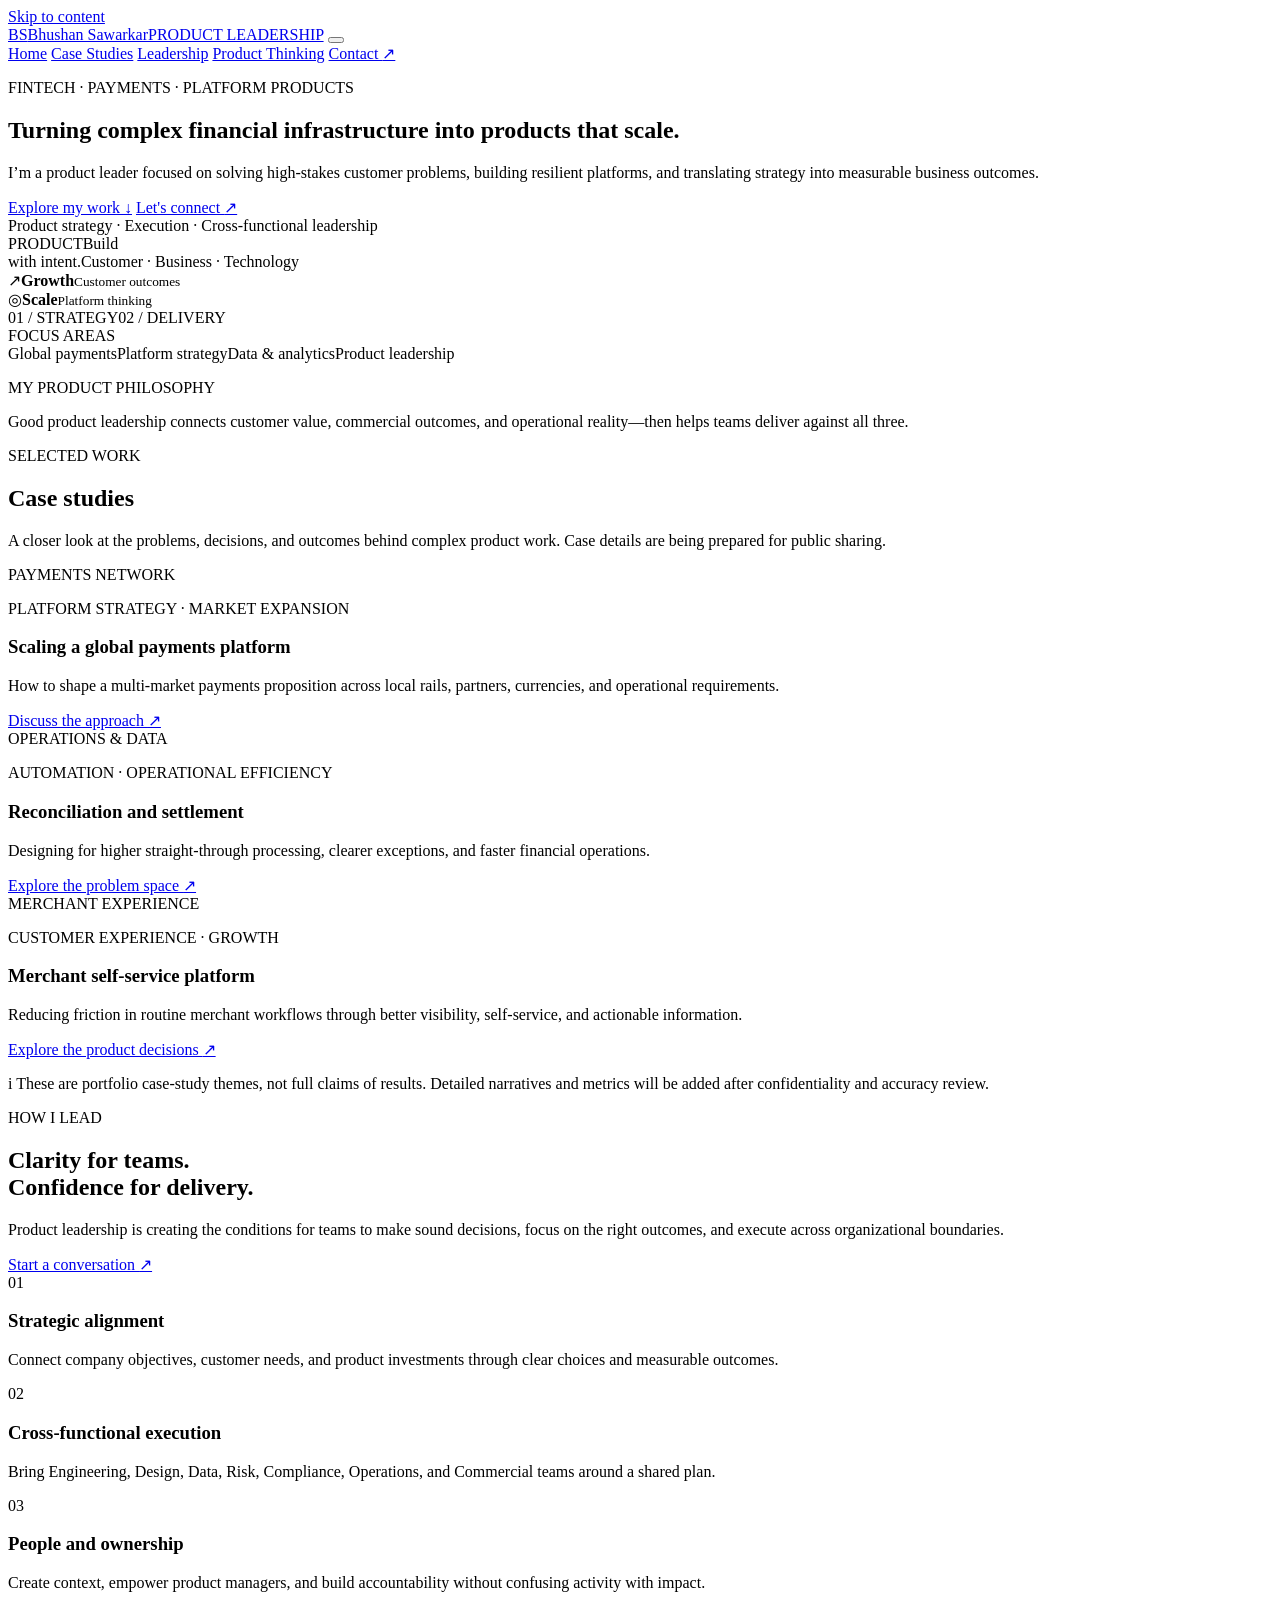
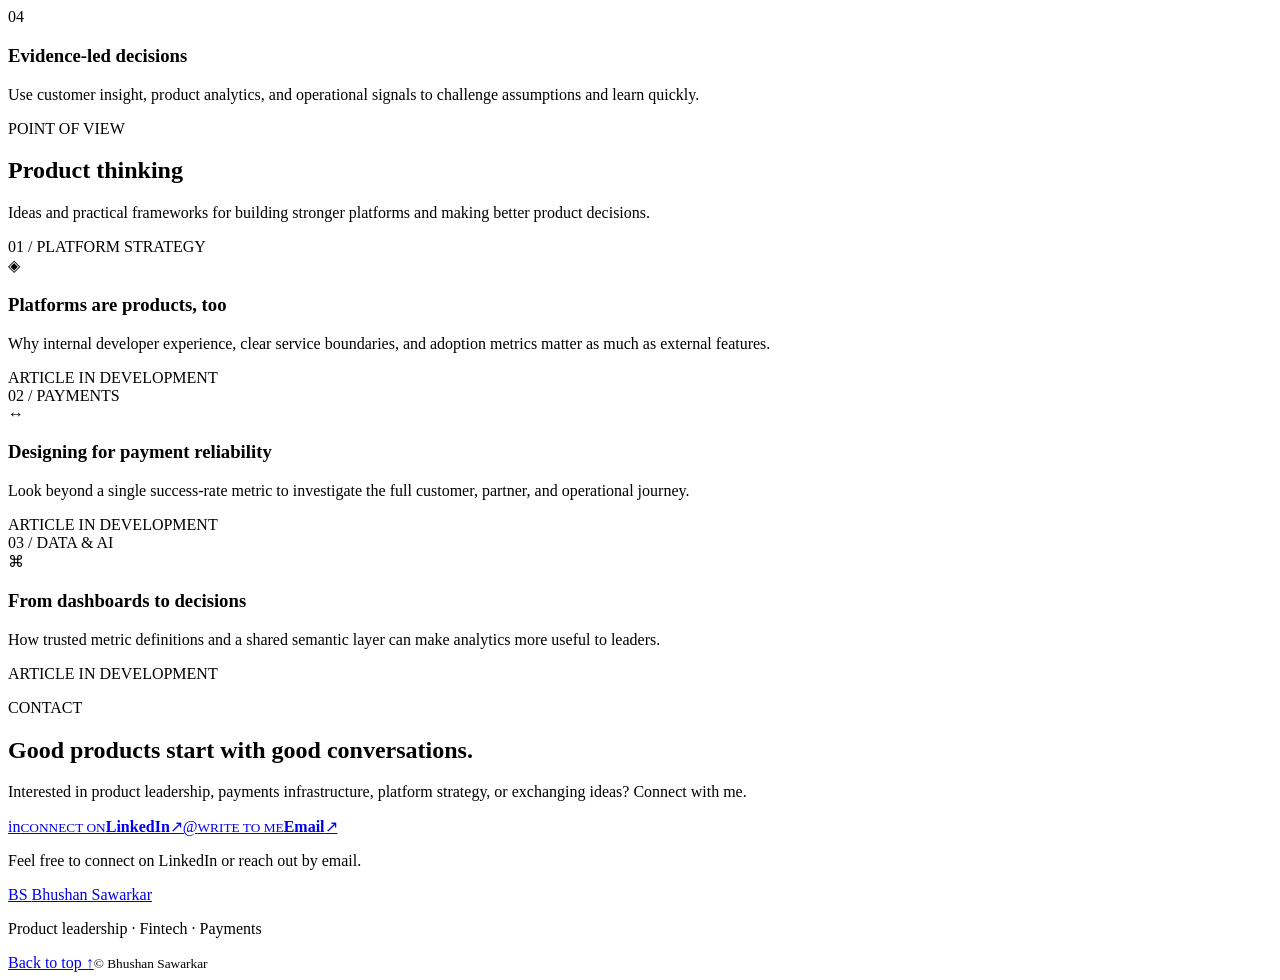
==== index.html @ 4c6ed81d "Install GA4 tracking tag" ====
<!doctype html>
<html lang="en">
<head>
  <meta charset="utf-8">
  <meta name="viewport" content="width=device-width, initial-scale=1">
  <meta name="theme-color" content="#10243a">
  <meta name="description" content="Bhushan Sawarkar — Product leadership portfolio in fintech, global payments, platforms, and data-driven product growth.">
  <title>Bhushan Sawarkar | Product Leadership</title>
  <link rel="preconnect" href="https://fonts.googleapis.com">
  <link rel="preconnect" href="https://fonts.gstatic.com" crossorigin>
  <link href="https://fonts.googleapis.com/css2?family=DM+Sans:wght@400;500;600;700&family=Manrope:wght@400;500;600;700;800&display=swap" rel="stylesheet">
  <!-- Google Analytics 4 -->
  <script async src="https://www.googletagmanager.com/gtag/js?id=G-Q1VPDXX73M"></script>
  <script>
    window.dataLayer = window.dataLayer || [];
    function gtag(){dataLayer.push(arguments);}
    gtag('js', new Date());
    gtag('config', 'G-Q1VPDXX73M');
  </script>
  <link rel="stylesheet" href="assets/css/style.css">
</head>
<body>
  <a class="skip-link" href="#main">Skip to content</a>
  <header class="site-header">
    <div class="container nav-wrap">
      <a class="brand" href="#home" aria-label="Bhushan Sawarkar home"><span class="brand-mark">BS</span><span>Bhushan Sawarkar<span class="brand-sub">PRODUCT LEADERSHIP</span></span></a>
      <button class="nav-toggle" aria-expanded="false" aria-controls="primary-nav" aria-label="Open navigation"><span></span><span></span><span></span></button>
      <nav id="primary-nav" class="primary-nav" aria-label="Main navigation">
        <a class="nav-link active" href="#home">Home</a>
        <a class="nav-link" href="#case-studies">Case Studies</a>
        <a class="nav-link" href="#leadership">Leadership</a>
        <a class="nav-link" href="#product-thinking">Product Thinking</a>
        <a class="nav-link nav-contact" href="#contact">Contact <span aria-hidden="true">↗</span></a>
      </nav>
    </div>
  </header>
  <main id="main">
    <section id="home" class="hero section">
      <div class="container hero-grid">
        <div class="hero-copy">
          <p class="eyebrow"><span class="eyebrow-line"></span> FINTECH · PAYMENTS · PLATFORM PRODUCTS</p>
          <h1>Turning complex financial infrastructure into <span class="text-accent">products that scale.</span></h1>
          <p class="hero-lede">I’m a product leader focused on solving high-stakes customer problems, building resilient platforms, and translating strategy into measurable business outcomes.</p>
          <div class="hero-actions">
            <a class="button button-primary" href="#case-studies">Explore my work <span aria-hidden="true">↓</span></a>
            <a class="button button-secondary" href="#contact">Let's connect <span aria-hidden="true">↗</span></a>
          </div>
          <div class="hero-note"><span class="status-dot"></span> Product strategy · Execution · Cross-functional leadership</div>
        </div>
        <div class="hero-visual" aria-label="Illustrative connected payments platform graphic" role="img">
          <div class="visual-orbit orbit-one"></div><div class="visual-orbit orbit-two"></div>
          <div class="visual-core"><span class="core-kicker">PRODUCT</span><span class="core-title">Build<br>with intent.</span><span class="core-rule"></span><span class="core-caption">Customer · Business · Technology</span></div>
          <div class="float-card float-card-top"><span class="float-icon">↗</span><span><strong>Growth</strong><small>Customer outcomes</small></span></div>
          <div class="float-card float-card-bottom"><span class="float-icon float-icon-blue">◎</span><span><strong>Scale</strong><small>Platform thinking</small></span></div>
          <span class="visual-label label-one">01 / STRATEGY</span><span class="visual-label label-two">02 / DELIVERY</span>
        </div>
      </div>
      <div class="container hero-bottom"><span>FOCUS AREAS</span><div class="focus-list"><span>Global payments</span><i></i><span>Platform strategy</span><i></i><span>Data &amp; analytics</span><i></i><span>Product leadership</span></div></div>
    </section>
    <section class="intro-band">
      <div class="container intro-grid"><p class="eyebrow">MY PRODUCT PHILOSOPHY</p><p class="intro-statement">Good product leadership connects <span>customer value</span>, <span>commercial outcomes</span>, and <span>operational reality</span>—then helps teams deliver against all three.</p></div>
    </section>
    <section id="case-studies" class="section section-light">
      <div class="container">
        <div class="section-heading"><div><p class="eyebrow">SELECTED WORK</p><h2>Case studies</h2></div><p class="section-description">A closer look at the problems, decisions, and outcomes behind complex product work. Case details are being prepared for public sharing.</p></div>
        <div class="case-grid">
          <article class="case-card case-featured"><div class="case-art art-global"><div class="art-grid"></div><div class="globe-ring ring-a"></div><div class="globe-ring ring-b"></div><div class="globe-dot dot-a"></div><div class="globe-dot dot-b"></div><span class="art-label">PAYMENTS NETWORK</span></div><div class="case-content"><p class="case-type">PLATFORM STRATEGY · MARKET EXPANSION</p><h3>Scaling a global payments platform</h3><p>How to shape a multi-market payments proposition across local rails, partners, currencies, and operational requirements.</p><a class="text-link" href="#contact">Discuss the approach <span>↗</span></a></div></article>
          <article class="case-card"><div class="case-art art-recon"><div class="mini-window"><div class="mini-bar"><i></i><i></i><i></i></div><div class="mini-chart"><span></span><span></span><span></span><span></span><span></span><span></span><span></span></div><div class="mini-row"><b></b><b></b><b></b></div></div><span class="art-label">OPERATIONS &amp; DATA</span></div><div class="case-content"><p class="case-type">AUTOMATION · OPERATIONAL EFFICIENCY</p><h3>Reconciliation and settlement</h3><p>Designing for higher straight-through processing, clearer exceptions, and faster financial operations.</p><a class="text-link" href="#contact">Explore the problem space <span>↗</span></a></div></article>
          <article class="case-card"><div class="case-art art-merchant"><div class="merchant-panel"><span class="panel-line w-40"></span><span class="panel-line w-70"></span><div class="metric-row"><div></div><div></div><div></div></div><span class="panel-line w-90"></span><span class="panel-line w-70"></span></div><span class="art-label">MERCHANT EXPERIENCE</span></div><div class="case-content"><p class="case-type">CUSTOMER EXPERIENCE · GROWTH</p><h3>Merchant self-service platform</h3><p>Reducing friction in routine merchant workflows through better visibility, self-service, and actionable information.</p><a class="text-link" href="#contact">Explore the product decisions <span>↗</span></a></div></article>
        </div>
        <p class="section-footnote"><span class="footnote-mark">i</span> These are portfolio case-study themes, not full claims of results. Detailed narratives and metrics will be added after confidentiality and accuracy review.</p>
      </div>
    </section>
    <section id="leadership" class="section leadership-section">
      <div class="container leadership-grid">
        <div><p class="eyebrow eyebrow-light">HOW I LEAD</p><h2>Clarity for teams.<br><span class="text-accent-light">Confidence for delivery.</span></h2><p class="leadership-lede">Product leadership is creating the conditions for teams to make sound decisions, focus on the right outcomes, and execute across organizational boundaries.</p><a class="button button-light" href="#contact">Start a conversation <span>↗</span></a></div>
        <div class="leadership-pillars">
          <article class="pillar"><span class="pillar-num">01</span><div><h3>Strategic alignment</h3><p>Connect company objectives, customer needs, and product investments through clear choices and measurable outcomes.</p></div></article>
          <article class="pillar"><span class="pillar-num">02</span><div><h3>Cross-functional execution</h3><p>Bring Engineering, Design, Data, Risk, Compliance, Operations, and Commercial teams around a shared plan.</p></div></article>
          <article class="pillar"><span class="pillar-num">03</span><div><h3>People and ownership</h3><p>Create context, empower product managers, and build accountability without confusing activity with impact.</p></div></article>
          <article class="pillar"><span class="pillar-num">04</span><div><h3>Evidence-led decisions</h3><p>Use customer insight, product analytics, and operational signals to challenge assumptions and learn quickly.</p></div></article>
        </div>
      </div>
    </section>
    <section id="product-thinking" class="section section-light">
      <div class="container">
        <div class="section-heading"><div><p class="eyebrow">POINT OF VIEW</p><h2>Product thinking</h2></div><p class="section-description">Ideas and practical frameworks for building stronger platforms and making better product decisions.</p></div>
        <div class="thinking-grid">
          <article class="thinking-card"><span class="thinking-index">01 / PLATFORM STRATEGY</span><div class="thinking-symbol">◈</div><h3>Platforms are products, too</h3><p>Why internal developer experience, clear service boundaries, and adoption metrics matter as much as external features.</p><span class="thinking-status">ARTICLE IN DEVELOPMENT</span></article>
          <article class="thinking-card"><span class="thinking-index">02 / PAYMENTS</span><div class="thinking-symbol">↔</div><h3>Designing for payment reliability</h3><p>Look beyond a single success-rate metric to investigate the full customer, partner, and operational journey.</p><span class="thinking-status">ARTICLE IN DEVELOPMENT</span></article>
          <article class="thinking-card"><span class="thinking-index">03 / DATA &amp; AI</span><div class="thinking-symbol">⌘</div><h3>From dashboards to decisions</h3><p>How trusted metric definitions and a shared semantic layer can make analytics more useful to leaders.</p><span class="thinking-status">ARTICLE IN DEVELOPMENT</span></article>
        </div>
      </div>
    </section>
    <section id="contact" class="section contact-section">
      <div class="container contact-grid"><div><p class="eyebrow eyebrow-light">CONTACT</p><h2>Good products start with good conversations.</h2><p class="contact-lede">Interested in product leadership, payments infrastructure, platform strategy, or exchanging ideas? Connect with me.</p></div><div class="contact-links"><a class="contact-link" href="https://www.linkedin.com/in/bhushansawarkar/" target="_blank" rel="noreferrer"><span class="contact-icon">in</span><span><small>CONNECT ON</small><strong>LinkedIn</strong></span><span class="contact-arrow">↗</span></a><a class="contact-link" href="mailto:bhushan.sawarkar.25@gmail.com"><span class="contact-icon">@</span><span><small>WRITE TO ME</small><strong>Email</strong></span><span class="contact-arrow">↗</span></a><p class="contact-note">Feel free to connect on LinkedIn or reach out by email.</p></div></div>
    </section>
  </main>
  <footer class="site-footer"><div class="container footer-inner"><a class="footer-brand" href="#home">BS <span>Bhushan Sawarkar</span></a><p>Product leadership · Fintech · Payments</p><a class="back-top" href="#home">Back to top ↑</a><small>© <span id="year"></span> Bhushan Sawarkar</small></div></footer>
  <script src="assets/js/main.js"></script>
</body>
</html>
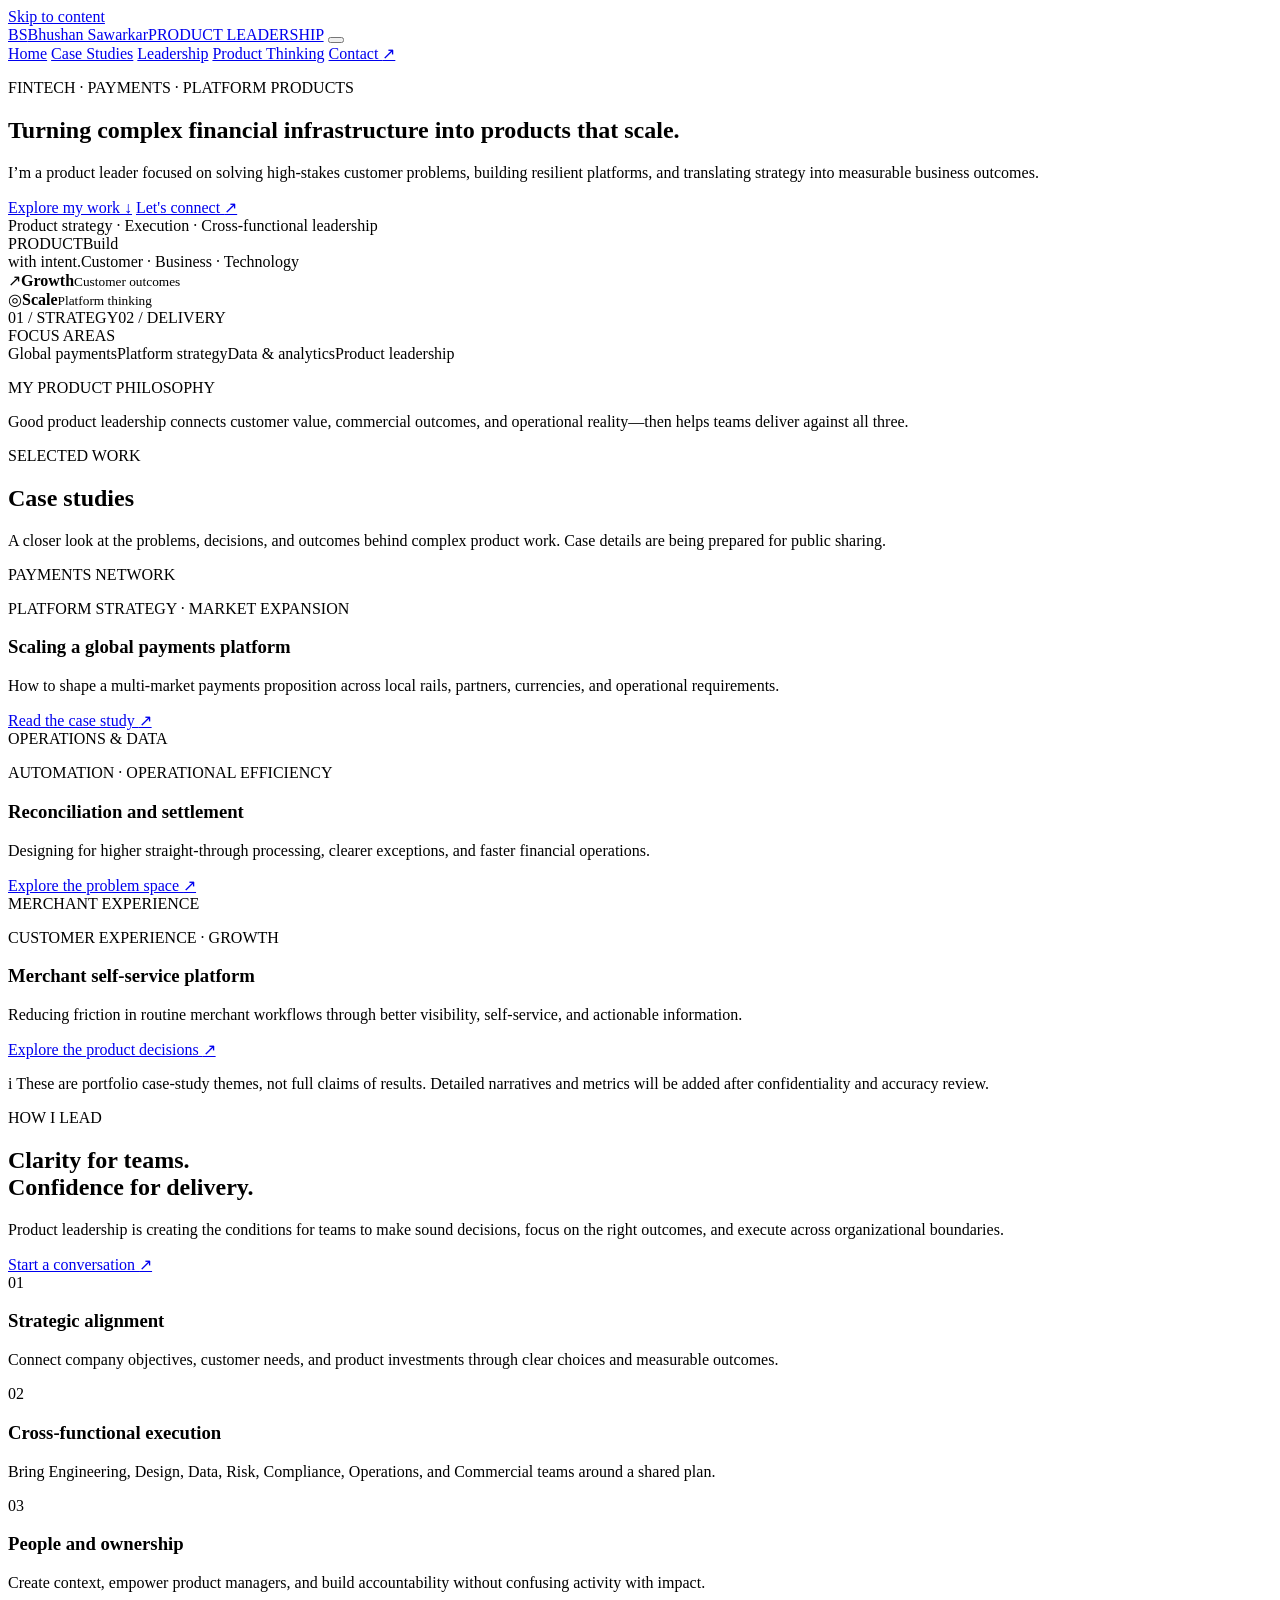
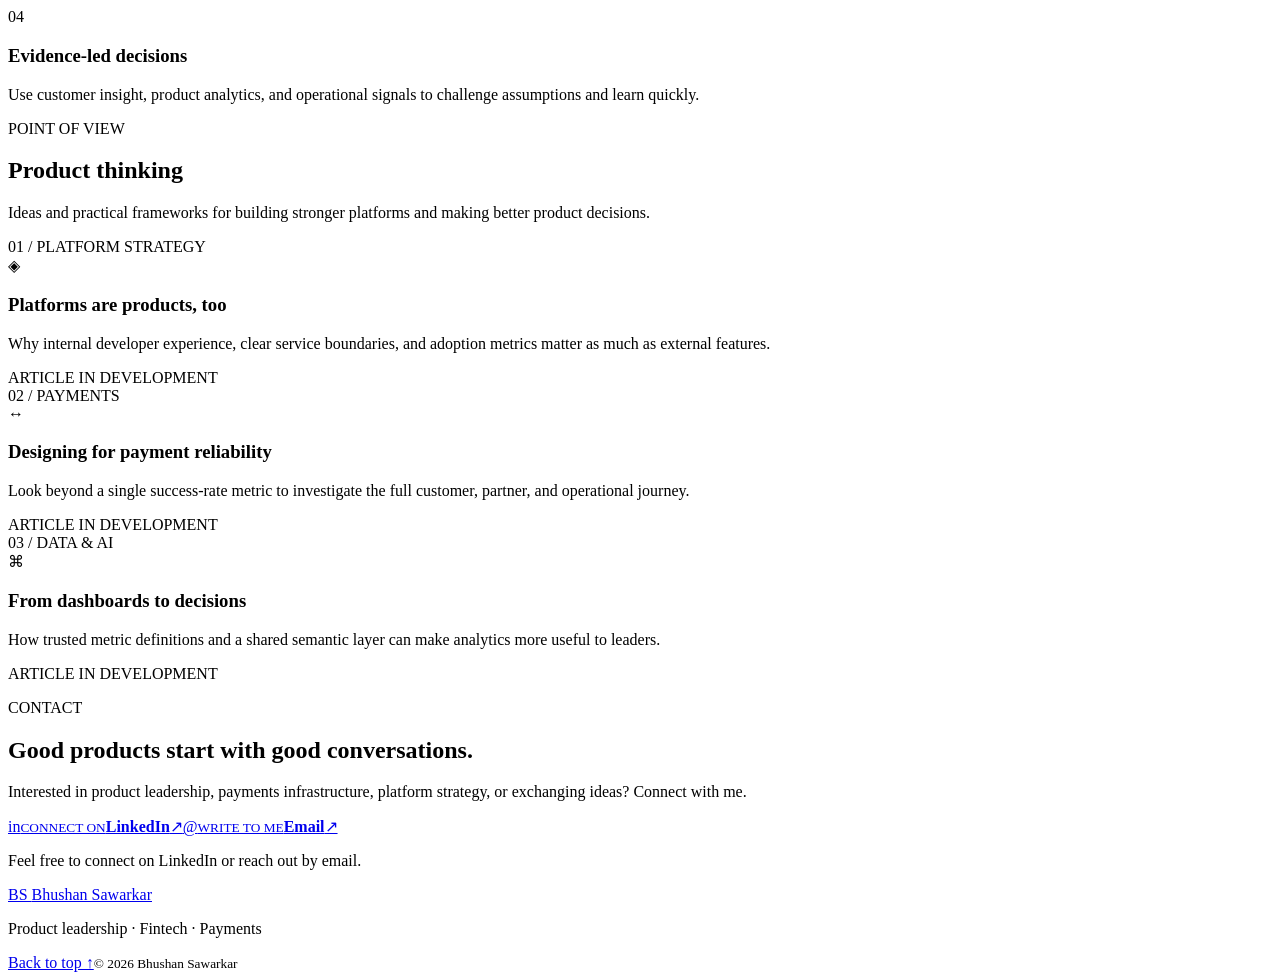
==== commit ef6aacd6: "Link global payments card to dedicated case study" ====
--- a/index.html
+++ b/index.html
@@ -64,7 +64,7 @@
       <div class="container">
         <div class="section-heading"><div><p class="eyebrow">SELECTED WORK</p><h2>Case studies</h2></div><p class="section-description">A closer look at the problems, decisions, and outcomes behind complex product work. Case details are being prepared for public sharing.</p></div>
         <div class="case-grid">
-          <article class="case-card case-featured"><div class="case-art art-global"><div class="art-grid"></div><div class="globe-ring ring-a"></div><div class="globe-ring ring-b"></div><div class="globe-dot dot-a"></div><div class="globe-dot dot-b"></div><span class="art-label">PAYMENTS NETWORK</span></div><div class="case-content"><p class="case-type">PLATFORM STRATEGY · MARKET EXPANSION</p><h3>Scaling a global payments platform</h3><p>How to shape a multi-market payments proposition across local rails, partners, currencies, and operational requirements.</p><a class="text-link" href="#contact">Discuss the approach <span>↗</span></a></div></article>
+          <article class="case-card case-featured"><div class="case-art art-global"><div class="art-grid"></div><div class="globe-ring ring-a"></div><div class="globe-ring ring-b"></div><div class="globe-dot dot-a"></div><div class="globe-dot dot-b"></div><span class="art-label">PAYMENTS NETWORK</span></div><div class="case-content"><p class="case-type">PLATFORM STRATEGY · MARKET EXPANSION</p><h3>Scaling a global payments platform</h3><p>How to shape a multi-market payments proposition across local rails, partners, currencies, and operational requirements.</p><a class="text-link" href="case-studies/global-payments-platform.html" data-case-study="global-payments-platform">Read the case study <span>↗</span></a></div></article>
           <article class="case-card"><div class="case-art art-recon"><div class="mini-window"><div class="mini-bar"><i></i><i></i><i></i></div><div class="mini-chart"><span></span><span></span><span></span><span></span><span></span><span></span><span></span></div><div class="mini-row"><b></b><b></b><b></b></div></div><span class="art-label">OPERATIONS &amp; DATA</span></div><div class="case-content"><p class="case-type">AUTOMATION · OPERATIONAL EFFICIENCY</p><h3>Reconciliation and settlement</h3><p>Designing for higher straight-through processing, clearer exceptions, and faster financial operations.</p><a class="text-link" href="#contact">Explore the problem space <span>↗</span></a></div></article>
           <article class="case-card"><div class="case-art art-merchant"><div class="merchant-panel"><span class="panel-line w-40"></span><span class="panel-line w-70"></span><div class="metric-row"><div></div><div></div><div></div></div><span class="panel-line w-90"></span><span class="panel-line w-70"></span></div><span class="art-label">MERCHANT EXPERIENCE</span></div><div class="case-content"><p class="case-type">CUSTOMER EXPERIENCE · GROWTH</p><h3>Merchant self-service platform</h3><p>Reducing friction in routine merchant workflows through better visibility, self-service, and actionable information.</p><a class="text-link" href="#contact">Explore the product decisions <span>↗</span></a></div></article>
         </div>
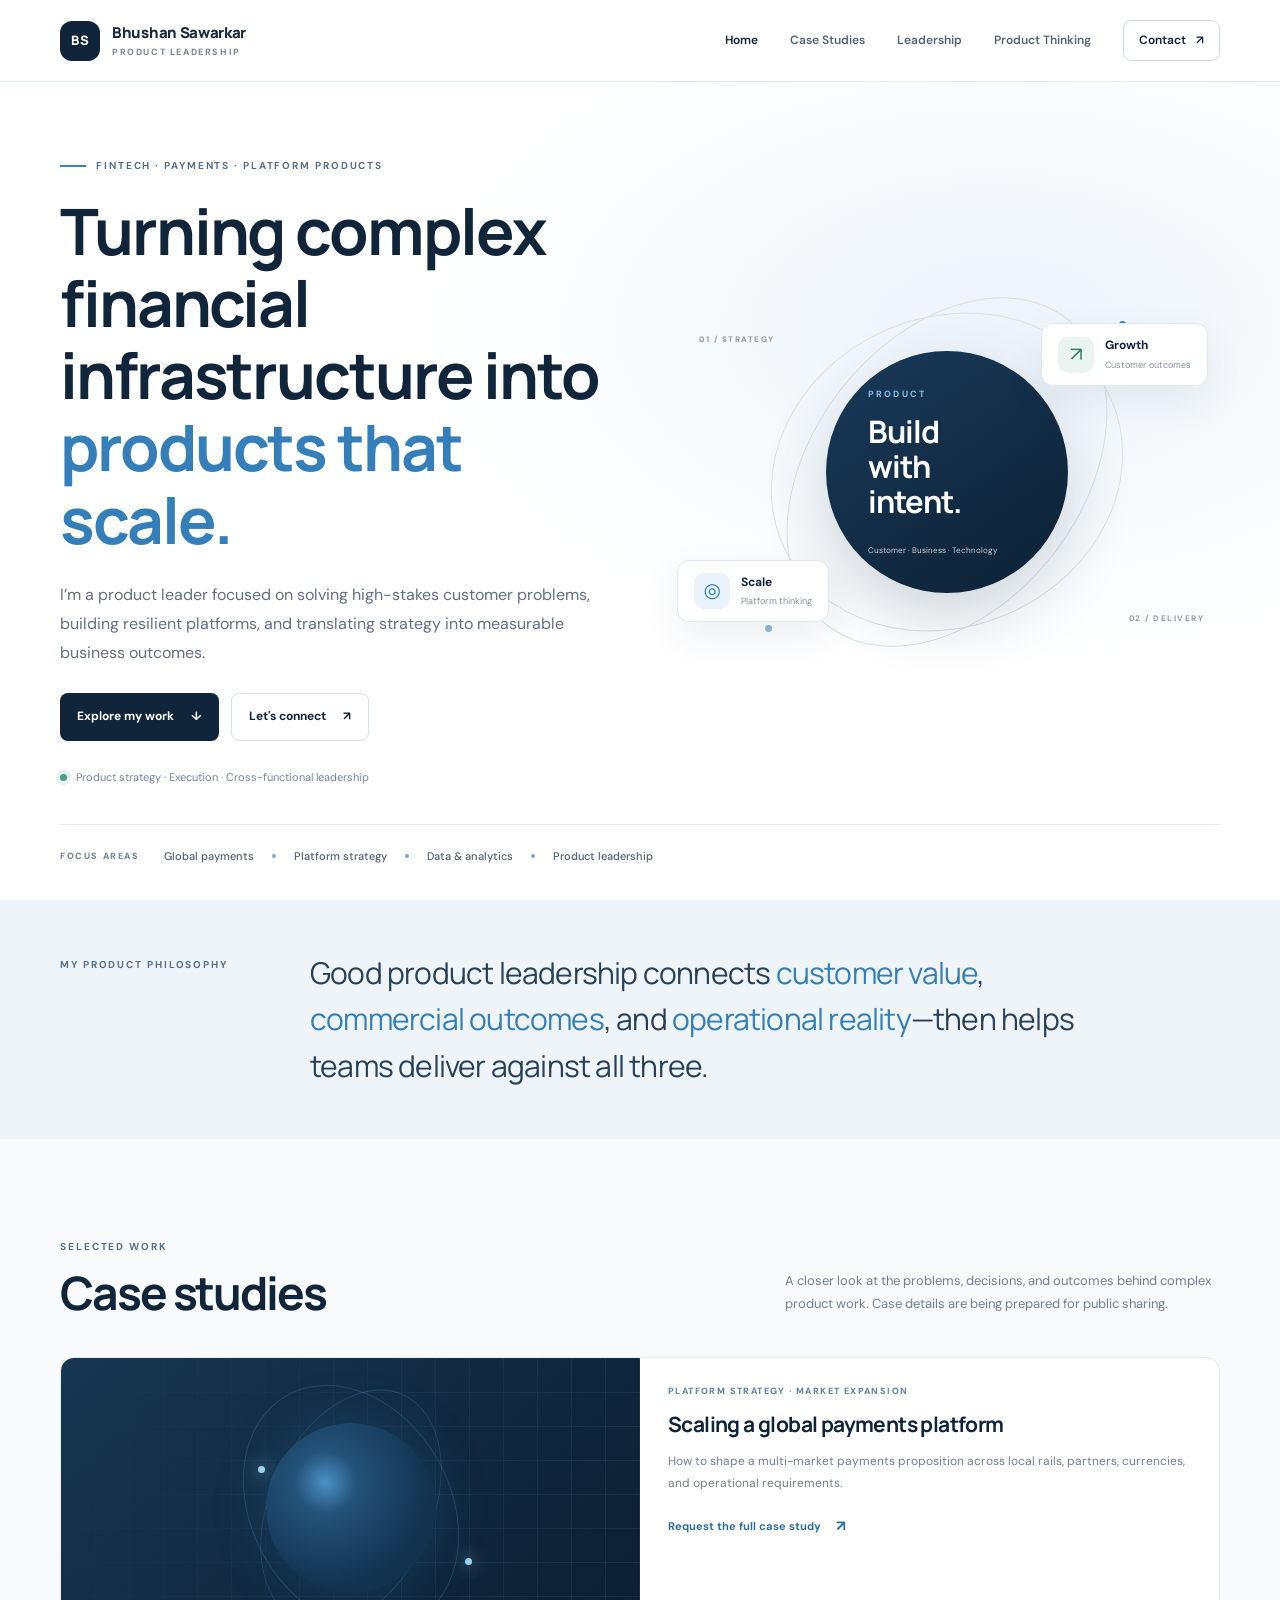
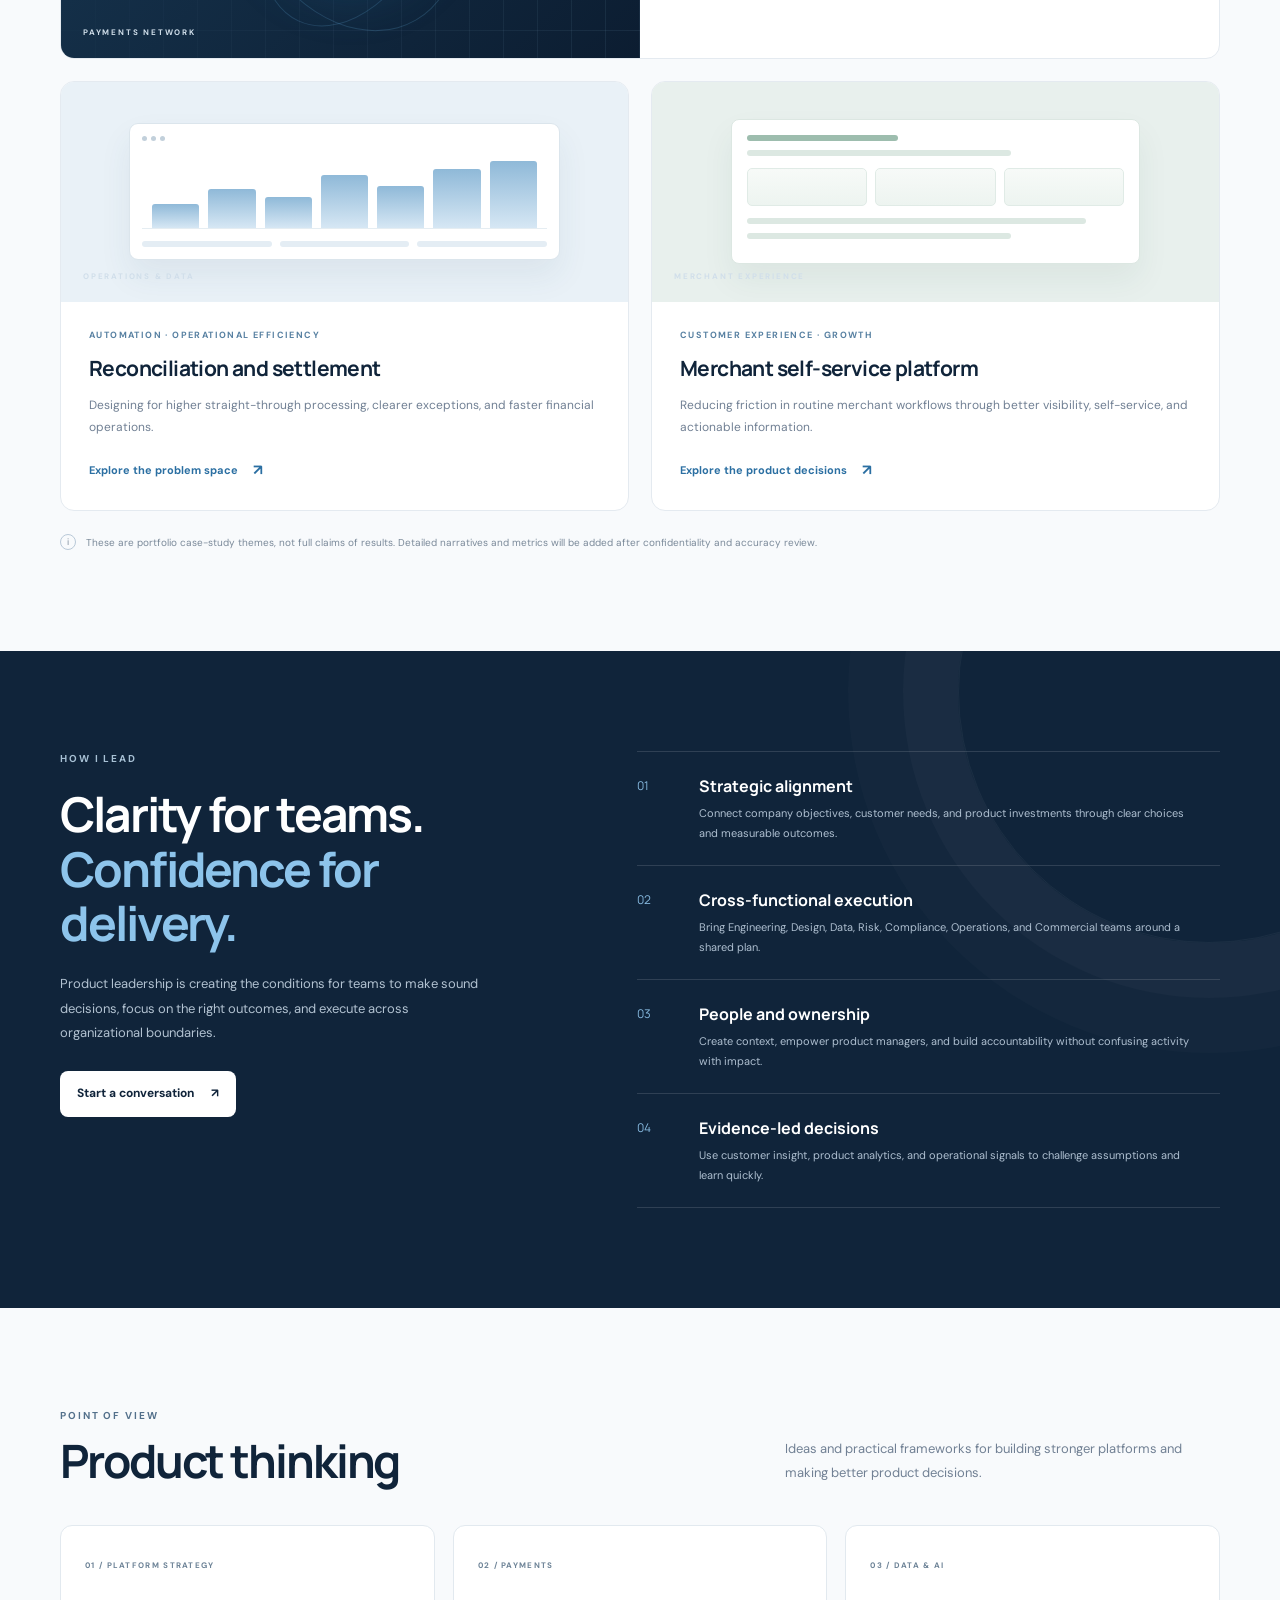
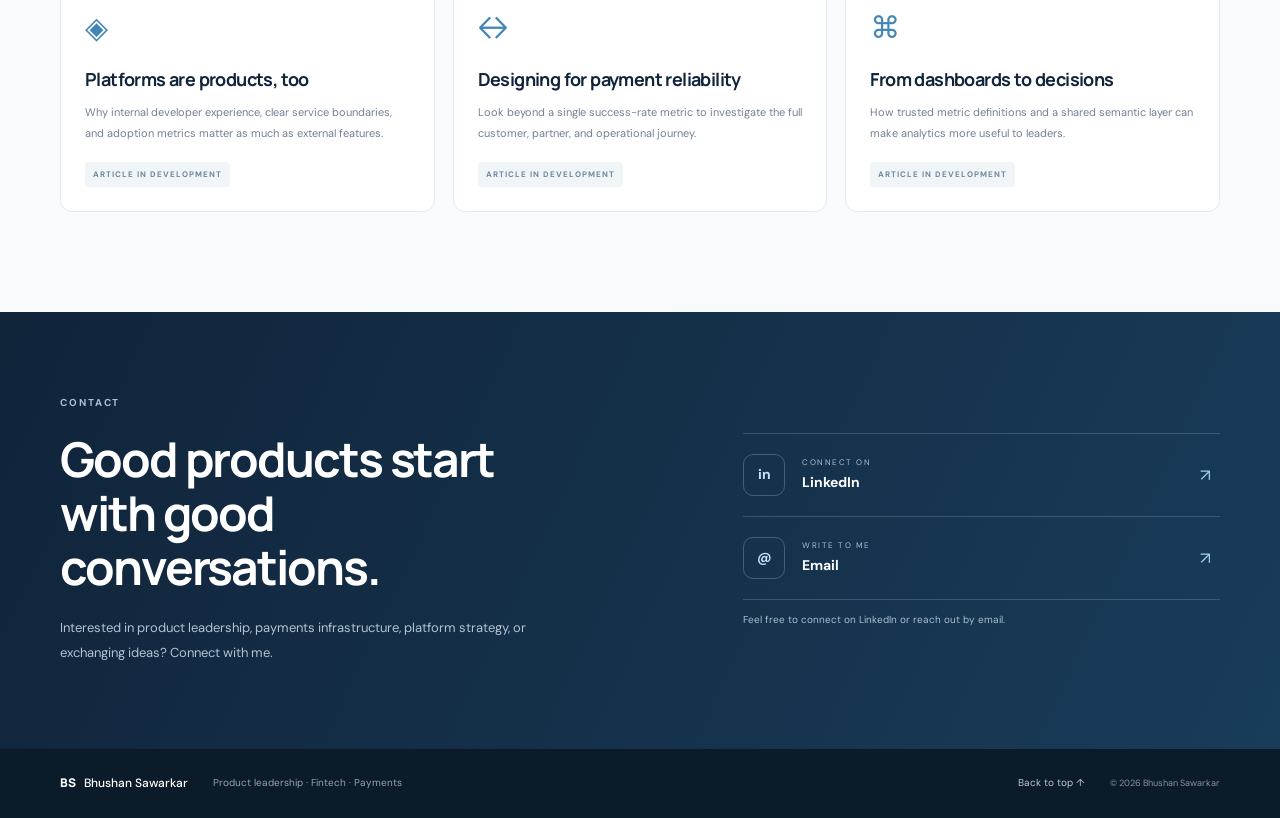
==== commit 50394376: "Route global payments case study through verified access request" ====
--- a/index.html
+++ b/index.html
@@ -64,7 +64,7 @@
       <div class="container">
         <div class="section-heading"><div><p class="eyebrow">SELECTED WORK</p><h2>Case studies</h2></div><p class="section-description">A closer look at the problems, decisions, and outcomes behind complex product work. Case details are being prepared for public sharing.</p></div>
         <div class="case-grid">
-          <article class="case-card case-featured"><div class="case-art art-global"><div class="art-grid"></div><div class="globe-ring ring-a"></div><div class="globe-ring ring-b"></div><div class="globe-dot dot-a"></div><div class="globe-dot dot-b"></div><span class="art-label">PAYMENTS NETWORK</span></div><div class="case-content"><p class="case-type">PLATFORM STRATEGY · MARKET EXPANSION</p><h3>Scaling a global payments platform</h3><p>How to shape a multi-market payments proposition across local rails, partners, currencies, and operational requirements.</p><a class="text-link" href="case-studies/global-payments-platform.html" data-case-study="global-payments-platform">Read the case study <span>↗</span></a></div></article>
+          <article class="case-card case-featured"><div class="case-art art-global"><div class="art-grid"></div><div class="globe-ring ring-a"></div><div class="globe-ring ring-b"></div><div class="globe-dot dot-a"></div><div class="globe-dot dot-b"></div><span class="art-label">PAYMENTS NETWORK</span></div><div class="case-content"><p class="case-type">PLATFORM STRATEGY · MARKET EXPANSION</p><h3>Scaling a global payments platform</h3><p>How to shape a multi-market payments proposition across local rails, partners, currencies, and operational requirements.</p><a class="text-link" href="case-studies/request-access.html" data-case-study="global-payments-platform">Request the full case study <span>↗</span></a></div></article>
           <article class="case-card"><div class="case-art art-recon"><div class="mini-window"><div class="mini-bar"><i></i><i></i><i></i></div><div class="mini-chart"><span></span><span></span><span></span><span></span><span></span><span></span><span></span></div><div class="mini-row"><b></b><b></b><b></b></div></div><span class="art-label">OPERATIONS &amp; DATA</span></div><div class="case-content"><p class="case-type">AUTOMATION · OPERATIONAL EFFICIENCY</p><h3>Reconciliation and settlement</h3><p>Designing for higher straight-through processing, clearer exceptions, and faster financial operations.</p><a class="text-link" href="#contact">Explore the problem space <span>↗</span></a></div></article>
           <article class="case-card"><div class="case-art art-merchant"><div class="merchant-panel"><span class="panel-line w-40"></span><span class="panel-line w-70"></span><div class="metric-row"><div></div><div></div><div></div></div><span class="panel-line w-90"></span><span class="panel-line w-70"></span></div><span class="art-label">MERCHANT EXPERIENCE</span></div><div class="case-content"><p class="case-type">CUSTOMER EXPERIENCE · GROWTH</p><h3>Merchant self-service platform</h3><p>Reducing friction in routine merchant workflows through better visibility, self-service, and actionable information.</p><a class="text-link" href="#contact">Explore the product decisions <span>↗</span></a></div></article>
         </div>
--- a/assets/css/style.css
+++ b/assets/css/style.css
@@ -0,0 +1,71 @@
+:root{--navy:#10243a;--navy-2:#183653;--ink:#192a3a;--muted:#637184;--blue:#3279b8;--pale:#f4f7fa;--line:#dde5ec;--white:#fff;--serif:Manrope,system-ui,sans-serif;--sans:"DM Sans",system-ui,sans-serif}*{box-sizing:border-box}html{scroll-behavior:smooth;scroll-padding-top:90px}body{margin:0;background:#fff;color:var(--ink);font-family:var(--sans);line-height:1.65;-webkit-font-smoothing:antialiased}a{color:inherit;text-decoration:none}.container{width:min(1160px,calc(100% - 48px));margin-inline:auto}.skip-link{position:absolute;left:-999px;top:8px;z-index:100;background:#fff;padding:10px}.skip-link:focus{left:8px}.site-header{height:82px;background:rgba(255,255,255,.94);backdrop-filter:blur(14px);border-bottom:1px solid rgba(221,229,236,.8);position:sticky;top:0;z-index:30}.nav-wrap{height:100%;display:flex;align-items:center;justify-content:space-between}.brand{display:flex;align-items:center;gap:12px;font-family:var(--serif);font-weight:800;font-size:15px;letter-spacing:-.3px;line-height:1.2}.brand-mark{display:grid;place-items:center;background:var(--navy);color:white;width:40px;height:40px;border-radius:12px;font-size:13px;letter-spacing:.5px}.brand-sub{display:block;margin-top:5px;font-family:var(--sans);font-size:9px;letter-spacing:1.6px;color:#778598;font-weight:700}.primary-nav{display:flex;align-items:center;gap:32px}.nav-link{font-size:12px;font-weight:600;color:#546477;transition:color .2s}.nav-link:hover,.nav-link.active{color:var(--navy)}.nav-contact{border:1px solid #d3dde7;border-radius:8px;padding:10px 15px;color:var(--navy)}.nav-contact span{padding-left:7px}.nav-toggle{display:none;border:0;background:none;padding:8px}.nav-toggle span{display:block;width:23px;height:2px;background:var(--navy);margin:5px}.section{padding:100px 0}.hero{padding-top:76px;padding-bottom:34px;overflow:hidden;background:radial-gradient(ellipse at 78% 30%,#edf4fa 0,rgba(237,244,250,0) 42%),#fff}.hero-grid{display:grid;grid-template-columns:1.02fr .98fr;align-items:center;gap:44px;min-height:390px}.eyebrow{display:flex;align-items:center;gap:10px;color:#53708b;font-size:10px;font-weight:700;letter-spacing:1.9px;margin:0 0 20px}.eyebrow-line{width:26px;height:2px;background:#3684c2}.hero h1,.section h2{font-family:var(--serif);font-weight:700;letter-spacing:-2.1px;line-height:1.13}.hero h1{font-size:clamp(42px,5vw,64px);margin:0;max-width:640px;color:var(--navy)}.text-accent{color:#347fb9}.hero-lede{font-size:16px;line-height:1.8;color:#617185;max-width:570px;margin:25px 0 26px}.hero-actions{display:flex;gap:12px;flex-wrap:wrap}.button{display:inline-flex;align-items:center;gap:17px;padding:13px 17px;border-radius:8px;font-size:12px;font-weight:700;transition:transform .2s,background .2s}.button:hover{transform:translateY(-2px)}.button-primary{background:var(--navy);color:#fff}.button-primary:hover{background:#204666}.button-secondary{border:1px solid #d6e0e9;color:var(--navy);background:#fff}.hero-note{margin-top:27px;font-size:11px;color:#788697;display:flex;align-items:center;gap:9px}.status-dot{width:7px;height:7px;border-radius:50%;background:#4c9d8c;box-shadow:0 0 0 4px #e5f3ef}.hero-visual{position:relative;height:410px;display:grid;place-items:center}.visual-orbit{position:absolute;border:1px solid #d5e2ed;border-radius:50%;transform:rotate(-24deg)}.orbit-one{width:360px;height:310px}.orbit-two{width:270px;height:390px;transform:rotate(38deg)}.hero-visual:before,.hero-visual:after{content:"";position:absolute;width:7px;height:7px;background:#3985bc;border-radius:50%;z-index:2}.hero-visual:before{top:54px;right:94px}.hero-visual:after{bottom:45px;left:92px;background:#8eb9d9}.visual-core{position:relative;width:242px;height:242px;border-radius:50%;background:linear-gradient(145deg,#193a59,#0c2034);color:#fff;display:flex;flex-direction:column;justify-content:center;align-items:flex-start;padding:42px;box-shadow:0 25px 65px #15314c30;z-index:3}.core-kicker{color:#8dbfe4;font-size:9px;letter-spacing:2.3px;font-weight:700}.core-title{font-family:var(--serif);font-size:31px;line-height:1.13;letter-spacing:-1px;font-weight:700;margin-top:12px}.core-rule{width:34px;height:2px;background:#5ba0d5;margin:15px 0 10px}.core-caption{font-size:8px;color:#c8d6e2;white-space:nowrap}.float-card{position:absolute;z-index:4;display:flex;align-items:center;gap:11px;background:#fff;border:1px solid #e1e8ef;border-radius:12px;padding:12px 16px;box-shadow:0 14px 38px #1b385314}.float-card-top{top:56px;right:12px}.float-card-bottom{bottom:55px;left:4px}.float-icon{display:grid;place-items:center;width:36px;height:36px;border-radius:10px;background:#eaf5f1;color:#317c67;font-size:20px}.float-icon-blue{background:#eaf3fb;color:#337bb2}.float-card strong,.float-card small{display:block}.float-card strong{font-size:12px;color:var(--navy)}.float-card small{font-size:9px;color:#8491a0;margin-top:2px}.visual-label{position:absolute;letter-spacing:1.5px;font-size:8px;color:#8c9cad;font-weight:700}.label-one{left:26px;top:66px}.label-two{right:16px;bottom:52px}.hero-bottom{display:flex;align-items:center;gap:24px;border-top:1px solid #e7edf2;margin-top:38px;padding:22px 0 0;color:#718196;font-size:9px;letter-spacing:1.6px;font-weight:700}.focus-list{display:flex;align-items:center;gap:18px;flex-wrap:wrap;color:#516175;font-weight:500;letter-spacing:0;font-size:11px}.focus-list i{width:4px;height:4px;border-radius:50%;background:#7ea6c6}.intro-band{background:#eff4f8;padding:50px 0}.intro-grid{display:grid;grid-template-columns:210px 1fr;gap:40px;align-items:start}.intro-grid .eyebrow{margin-top:7px}.intro-statement{font-family:var(--serif);font-size:clamp(21px,2.5vw,30px);line-height:1.55;letter-spacing:-.8px;margin:0;color:#274159;max-width:820px}.intro-statement span{color:#347fb9}.section-light{background:#f8fafc}.section-heading{display:flex;align-items:end;justify-content:space-between;gap:40px;margin-bottom:38px}.section-heading .eyebrow{margin-bottom:11px}.section h2{font-size:clamp(34px,4vw,46px);color:var(--navy);margin:0}.section-description{max-width:435px;color:#718094;font-size:13px;line-height:1.8;margin:0 0 3px}.case-grid{display:grid;grid-template-columns:repeat(2,1fr);gap:22px}.case-card{background:#fff;border:1px solid #e4eaf0;border-radius:14px;overflow:hidden;transition:transform .25s,box-shadow .25s}.case-card:hover{transform:translateY(-4px);box-shadow:0 20px 45px #1736530d}.case-featured{grid-column:span 2;display:grid;grid-template-columns:1fr 1fr}.case-art{height:220px;position:relative;overflow:hidden;display:grid;place-items:center}.case-featured .case-art{height:100%;min-height:300px}.art-global{background:linear-gradient(135deg,#173651,#0c1d31)}.art-grid{position:absolute;inset:0;background-image:linear-gradient(#91b8d21a 1px,transparent 1px),linear-gradient(90deg,#91b8d21a 1px,transparent 1px);background-size:34px 34px;mask-image:linear-gradient(110deg,transparent,#000)}.globe-ring{position:absolute;border:1px solid #5b9bc43f;border-radius:50%;width:250px;height:250px;transform:rotate(25deg) scaleX(.65)}.ring-b{transform:rotate(-30deg) scaleX(.95);width:210px;height:260px}.art-global:after{content:"";position:absolute;width:170px;height:170px;border-radius:50%;background:radial-gradient(circle at 35% 35%,#4a91c6 0,#245278 20%,#12324f 67%);box-shadow:0 0 55px #2b82bb38}.globe-dot{position:absolute;z-index:2;width:7px;height:7px;border-radius:50%;background:#9bd1f3;box-shadow:0 0 17px #a8dcff}.dot-a{left:34%;top:36%}.dot-b{right:29%;bottom:31%}.art-label{position:absolute;left:22px;bottom:18px;color:#d0deea;font-size:8px;font-weight:700;letter-spacing:1.8px;z-index:4}.art-recon{background:#e9f1f7}.mini-window{width:76%;background:#fff;border:1px solid #dbe5ec;border-radius:9px;box-shadow:0 16px 32px #234a6813;padding:12px}.mini-bar{display:flex;gap:4px;margin-bottom:16px}.mini-bar i{width:5px;height:5px;background:#c2d0db;border-radius:50%}.mini-chart{height:72px;border-bottom:1px solid #e5edf2;display:flex;align-items:end;gap:9px;padding:0 10px}.mini-chart span{flex:1;background:linear-gradient(#8fb9d8,#d6e7f4);border-radius:3px 3px 0 0}.mini-chart span:nth-child(1){height:34%}.mini-chart span:nth-child(2){height:55%}.mini-chart span:nth-child(3){height:44%}.mini-chart span:nth-child(4){height:74%}.mini-chart span:nth-child(5){height:59%}.mini-chart span:nth-child(6){height:83%}.mini-chart span:nth-child(7){height:95%}.mini-row{display:flex;gap:8px;margin-top:12px}.mini-row b{height:6px;background:#e4edf4;flex:1;border-radius:3px}.art-merchant{background:#e8f0ed}.merchant-panel{background:#fff;border:1px solid #dce7e2;width:72%;border-radius:8px;padding:15px;box-shadow:0 16px 32px #204d3d10}.panel-line{display:block;height:6px;border-radius:3px;background:#dce8e2;margin-bottom:9px}.w-40{width:40%;background:#9dbdae}.w-70{width:70%}.w-90{width:90%}.metric-row{display:flex;gap:8px;margin:12px 0}.metric-row div{height:38px;flex:1;border:1px solid #e0ebe6;border-radius:5px;background:linear-gradient(180deg,#f7faf8,#edf4f0)}.case-content{padding:26px 28px 27px}.case-type{font-size:9px;letter-spacing:1.4px;font-weight:700;color:#5881a2;margin:0 0 12px}.case-content h3,.thinking-card h3{font-family:var(--serif);font-size:21px;letter-spacing:-.6px;line-height:1.35;color:var(--navy);margin:0 0 11px}.case-content p:not(.case-type),.thinking-card p{color:#718094;font-size:12px;line-height:1.85;margin:0}.text-link{display:inline-flex;gap:15px;align-items:center;margin-top:20px;color:#2b6fa2;font-size:11px;font-weight:700}.text-link span{font-size:15px}.section-footnote{display:flex;gap:10px;align-items:flex-start;margin:23px 0 0;font-size:10px;line-height:1.7;color:#7a8999}.footnote-mark{display:grid;place-items:center;border:1px solid #b9c9d8;border-radius:50%;width:16px;height:16px;flex:0 0 16px;font-size:9px}.leadership-section{background:var(--navy);color:#fff;position:relative;overflow:hidden}.leadership-section:after{content:"";position:absolute;width:500px;height:500px;right:-180px;top:-210px;border:1px solid #ffffff0c;border-radius:50%;box-shadow:0 0 0 55px #ffffff06,0 0 0 110px #ffffff04;pointer-events:none}.leadership-grid{display:grid;grid-template-columns:.9fr 1.1fr;gap:100px;position:relative;z-index:1}.eyebrow-light{color:#a8c1d5}.leadership-section h2,.contact-section h2{color:white;font-size:clamp(36px,4vw,48px)}.text-accent-light{color:#8dc4eb}.leadership-lede,.contact-lede{font-size:13px;color:#b2c2d1;line-height:1.9;margin:22px 0 25px;max-width:430px}.button-light{background:#fff;color:var(--navy)}.leadership-pillars{border-top:1px solid #ffffff21}.pillar{display:grid;grid-template-columns:42px 1fr;gap:20px;padding:21px 0;border-bottom:1px solid #ffffff21}.pillar-num{font-family:var(--serif);font-size:12px;color:#86b9df;padding-top:3px}.pillar h3{font-family:var(--serif);font-size:16px;margin:0 0 5px;color:#fff}.pillar p{font-size:11px;line-height:1.8;color:#aebfd0;margin:0;max-width:490px}.thinking-grid{display:grid;grid-template-columns:repeat(3,1fr);gap:18px}.thinking-card{background:#fff;border:1px solid #e2e9ef;border-radius:12px;padding:24px;min-height:260px}.thinking-index{font-size:8px;letter-spacing:1.3px;color:#6c8296;font-weight:700}.thinking-symbol{font-size:30px;color:#4286b8;margin:26px 0 15px}.thinking-card h3{font-size:18px}.thinking-card p{font-size:11px}.thinking-status{display:inline-block;margin-top:19px;font-size:8px;font-weight:700;letter-spacing:1px;color:#6f8799;background:#f0f5f8;padding:6px 8px;border-radius:4px}.contact-section{background:linear-gradient(115deg,#10243a,#193c59);padding:83px 0}.contact-grid{display:grid;grid-template-columns:1.1fr .9fr;gap:100px;align-items:center}.contact-section h2{max-width:530px}.contact-lede{max-width:480px;margin-bottom:0}.contact-links{border-top:1px solid #ffffff2a}.contact-link{display:grid;grid-template-columns:44px 1fr 20px;gap:15px;align-items:center;padding:20px 0;border-bottom:1px solid #ffffff2a}.contact-icon{display:grid;place-items:center;border:1px solid #ffffff36;border-radius:10px;width:42px;height:42px;color:#c4e3f8;font-weight:700;font-size:14px}.contact-link small,.contact-link strong{display:block}.contact-link small{font-size:8px;letter-spacing:1.5px;color:#a9bfd1}.contact-link strong{font-size:14px;color:#fff;margin-top:2px}.contact-arrow{color:#9dcced;font-size:17px}.contact-note{font-size:10px;color:#a9bfd1;margin:12px 0 0}.site-footer{background:#0b1b2a;color:#a9b9c8;padding:24px 0}.footer-inner{display:flex;align-items:center;gap:25px}.footer-brand{font-family:var(--serif);font-weight:800;color:#fff;font-size:12px}.footer-brand span{font-family:var(--sans);font-weight:500;margin-left:6px}.footer-inner p{margin:0;font-size:10px;color:#90a3b5}.footer-inner small{margin-left:auto;font-size:9px;color:#8195a7}.back-top{font-size:10px;color:#b8c9d6;margin-left:auto}.back-top+small{margin-left:0}
+@media(max-width:900px){.primary-nav{gap:17px}.hero-grid{gap:18px}.hero h1{font-size:48px}.hero-visual{transform:scale(.9)}.leadership-grid,.contact-grid{gap:48px}.intro-grid{grid-template-columns:155px 1fr}.case-content{padding:22px}.section{padding:78px 0}}
+@media(max-width:700px){.container{width:min(100% - 36px,560px)}.site-header{height:72px}.nav-toggle{display:block;cursor:pointer}.primary-nav{display:none;position:absolute;top:71px;left:0;right:0;padding:16px 22px 22px;background:#fff;border-bottom:1px solid var(--line);box-shadow:0 20px 30px #132a3d0c;align-items:stretch;gap:0}.primary-nav.is-open{display:flex;flex-direction:column}.nav-link{padding:13px 4px;border-bottom:1px solid #edf1f5}.nav-contact{border:0;padding:13px 4px}.hero{padding-top:58px}.hero-grid{grid-template-columns:1fr;gap:10px}.hero h1{font-size:clamp(39px,10vw,55px);letter-spacing:-1.7px}.hero-lede{font-size:14px}.hero-visual{height:330px;transform:scale(.86);margin:-5px -20px -20px}.hero-bottom{display:block;margin-top:15px}.hero-bottom>span{display:block;margin-bottom:13px}.focus-list{gap:11px}.intro-grid{grid-template-columns:1fr;gap:3px}.intro-band{padding:38px 0}.intro-statement{font-size:23px}.section-heading{display:block}.section-description{margin-top:17px}.case-grid{grid-template-columns:1fr}.case-featured{grid-column:auto;display:block}.case-featured .case-art{min-height:225px;height:225px}.case-content{padding:23px}.leadership-grid,.contact-grid{grid-template-columns:1fr;gap:42px}.leadership-section h2,.contact-section h2{font-size:38px}.thinking-grid{grid-template-columns:1fr}.thinking-card{min-height:0}.thinking-symbol{margin:20px 0 10px}.contact-section{padding:66px 0}.footer-inner{flex-wrap:wrap;gap:12px 20px}.footer-inner p{width:100%;order:3}.back-top{margin-left:auto}.footer-inner small{margin-left:0}}
+@media(prefers-reduced-motion:reduce){html{scroll-behavior:auto}*,*:before,*:after{transition:none!important;animation:none!important}}
+
+/* Dedicated case-study page */
+.case-detail-hero{padding:70px 0 64px;background:radial-gradient(ellipse at 82% 35%,#e7f1f8 0,rgba(231,241,248,0) 42%),#fff;overflow:hidden}
+.case-detail-hero-grid{display:grid;grid-template-columns:1.05fr .95fr;align-items:center;gap:56px;min-height:360px}
+.case-back-link{display:inline-block;font-size:11px;font-weight:700;color:#53718b;margin-bottom:28px}
+.case-back-link:hover{color:#2b6fa2}
+.case-detail-hero h1{font-family:var(--serif);font-size:clamp(42px,5vw,60px);line-height:1.12;letter-spacing:-2px;color:var(--navy);margin:0;max-width:650px}
+.case-detail-lede{font-size:15px;line-height:1.85;color:#617185;max-width:590px;margin:23px 0}
+.case-detail-tags{display:flex;flex-wrap:wrap;gap:8px}
+.case-detail-tags span{font-size:10px;font-weight:600;color:#3d5b73;background:#edf3f7;border:1px solid #dce7ef;border-radius:5px;padding:7px 10px}
+.case-detail-art{height:330px;position:relative;display:grid;place-items:center;isolation:isolate}
+.case-detail-art-grid{position:absolute;inset:0;background-image:linear-gradient(#91b8d21a 1px,transparent 1px),linear-gradient(90deg,#91b8d21a 1px,transparent 1px);background-size:32px 32px;mask-image:linear-gradient(110deg,transparent,#000)}
+.case-detail-globe{width:220px;height:220px;border:1px solid #7ba8c84d;border-radius:50%;position:relative;background:radial-gradient(circle at 35% 30%,#315f81 0,#183c5b 48%,#10243a 78%);box-shadow:0 25px 65px #15314c20}
+.case-detail-globe:before,.case-detail-globe:after{content:"";position:absolute;inset:0;border:1px solid #9ac9e44d;border-radius:50%;transform:scaleX(.45)}
+.case-detail-globe:after{transform:scaleY(.48)}
+.case-detail-globe span{position:absolute;left:10%;right:10%;top:50%;height:1px;background:#9ac9e44d}
+.case-detail-globe i{position:absolute;width:7px;height:7px;border-radius:50%;background:#b9e1fa;left:29%;top:30%;box-shadow:0 0 18px #9dd6ff}
+.case-detail-globe b{position:absolute;width:7px;height:7px;border-radius:50%;background:#b9e1fa;right:22%;bottom:31%;box-shadow:0 0 18px #9dd6ff}
+.case-detail-node{position:absolute;z-index:2;background:#fff;border:1px solid #dce6ee;box-shadow:0 10px 30px #17365310;border-radius:8px;padding:10px 12px;font-size:8px;letter-spacing:1.2px;font-weight:700;color:#426681}
+.node-one{left:0;top:54px}.node-two{right:0;top:122px}.node-three{left:28px;bottom:43px}
+.case-draft-wrap{background:#f8fafc;padding:22px 0 0}
+.case-draft-notice{border:1px solid #e6d6b0;background:#fffaf0;color:#6f5a31;border-radius:9px;padding:15px 18px;font-size:11px;line-height:1.8}
+.case-draft-notice strong{color:#5d461d}
+.case-detail-body{padding-top:55px}
+.case-detail-layout{display:grid;grid-template-columns:250px minmax(0,1fr);gap:72px;align-items:start}
+.case-detail-sidebar{position:sticky;top:110px;background:#fff;border:1px solid #e2e9ef;border-radius:12px;padding:22px}
+.case-detail-sidebar .eyebrow{font-size:9px;margin-bottom:20px}
+.case-fact{padding:14px 0;border-top:1px solid #e9eef2}
+.case-fact span,.evidence-card span{display:block;font-size:8px;letter-spacing:1.2px;font-weight:700;color:#6c8296;margin-bottom:6px}
+.case-fact strong{display:block;font-family:var(--serif);font-size:13px;line-height:1.5;color:var(--navy)}
+.case-sidebar-cta{margin-top:17px;width:100%;justify-content:center;gap:10px;padding:12px 10px}
+.case-narrative{min-width:0;max-width:780px}
+.case-story-section{padding:0 0 42px;margin-bottom:39px;border-bottom:1px solid #e0e7ed}
+.case-step{font-size:9px;letter-spacing:1.7px;font-weight:700;color:#5280a1;margin:0 0 13px}
+.case-story-section h2,.case-next-step h2{font-family:var(--serif);font-size:clamp(25px,3vw,34px);line-height:1.25;letter-spacing:-1px;color:var(--navy);margin:0 0 18px}
+.case-story-section p:not(.case-step){font-size:13px;line-height:1.95;color:#5f7183;margin:0 0 15px}
+.case-story-section ul{padding-left:20px;margin:15px 0;color:#5f7183}
+.case-story-section li{font-size:12px;line-height:1.9;padding-left:4px;margin-bottom:9px}
+.case-story-section li strong{color:#28455d}
+.case-story-section .case-validation{border-left:3px solid #9bb9ce;padding:11px 14px;background:#eef4f8;border-radius:0 6px 6px 0;font-size:11px!important;line-height:1.8!important;margin-top:19px!important}
+.case-validation strong{color:#28455d}
+.evidence-grid{display:grid;grid-template-columns:repeat(2,minmax(0,1fr));gap:12px;margin:20px 0}
+.evidence-card{border:1px solid #e0e8ee;background:#fff;border-radius:9px;padding:16px}
+.evidence-card strong{display:block;font-family:var(--serif);font-size:13px;line-height:1.5;color:var(--navy)}
+.case-story-section .evidence-card p{font-size:10px;line-height:1.7;margin:8px 0 0}
+.case-next-step{background:var(--navy);border-radius:13px;padding:28px;margin-bottom:10px}
+.case-next-step .eyebrow{font-size:9px;margin-bottom:13px}
+.case-next-step h2{color:#fff;font-size:27px;margin-bottom:10px}
+.case-next-step>p:not(.eyebrow){color:#b2c2d1;font-size:12px;line-height:1.8;margin:0 0 20px}
+.case-next-step .hero-actions{gap:10px}
+.case-next-step .button{font-size:10px;padding:12px 13px;gap:9px}
+.case-detail-email{border-color:#ffffff55;background:transparent;color:#fff}
+@media(max-width:900px){.case-detail-hero-grid{gap:25px}.case-detail-art{transform:scale(.92)}.case-detail-layout{grid-template-columns:220px minmax(0,1fr);gap:35px}}
+@media(max-width:700px){.case-detail-hero{padding:45px 0 30px}.case-detail-hero-grid{grid-template-columns:1fr;gap:0}.case-detail-hero h1{font-size:clamp(39px,10vw,52px)}.case-detail-lede{font-size:13px}.case-detail-art{height:260px;transform:scale(.9);margin:-2px -12px -8px}.case-draft-wrap{padding-top:14px}.case-draft-notice{font-size:10px;padding:12px}.case-detail-body{padding-top:38px}.case-detail-layout{grid-template-columns:1fr;gap:35px}.case-detail-sidebar{position:static}.case-story-section{padding-bottom:30px;margin-bottom:29px}.case-story-section h2{font-size:27px}.case-story-section p:not(.case-step){font-size:12px}.evidence-grid{grid-template-columns:1fr}.case-next-step{padding:23px}.case-next-step h2{font-size:24px}}
+
+/* Executive case-study narrative components */
+.case-insight{border-left:3px solid #4c8ab8;padding:16px 18px;background:#edf4f8;border-radius:0 7px 7px 0;margin:22px 0 0}
+.case-insight span{display:block;font-size:8px;letter-spacing:1.4px;font-weight:700;color:#527b99;margin-bottom:7px}
+.case-insight strong{display:block;font-family:var(--serif);font-size:14px;line-height:1.7;color:#23425a}
+.case-insight-muted{background:#f2f5f7;border-left-color:#9aafbf}
+.case-insight-muted strong{font-family:var(--sans);font-size:11px;font-weight:600;line-height:1.8}
+.execution-steps{display:grid;gap:0;margin:23px 0}
+.execution-step{display:grid;grid-template-columns:36px 1fr;gap:13px;padding:16px 0;border-top:1px solid #e0e7ed}
+.execution-step:last-child{border-bottom:1px solid #e0e7ed}
+.execution-step>span{display:grid;place-items:center;width:30px;height:30px;background:#e5eff6;border-radius:8px;font-family:var(--serif);font-size:11px;font-weight:800;color:#2f6f9d}
+.execution-step strong{display:block;color:#24445d;font-family:var(--serif);font-size:14px;margin-bottom:4px}
+.case-story-section .execution-step p{font-size:11px;line-height:1.8;margin:0}
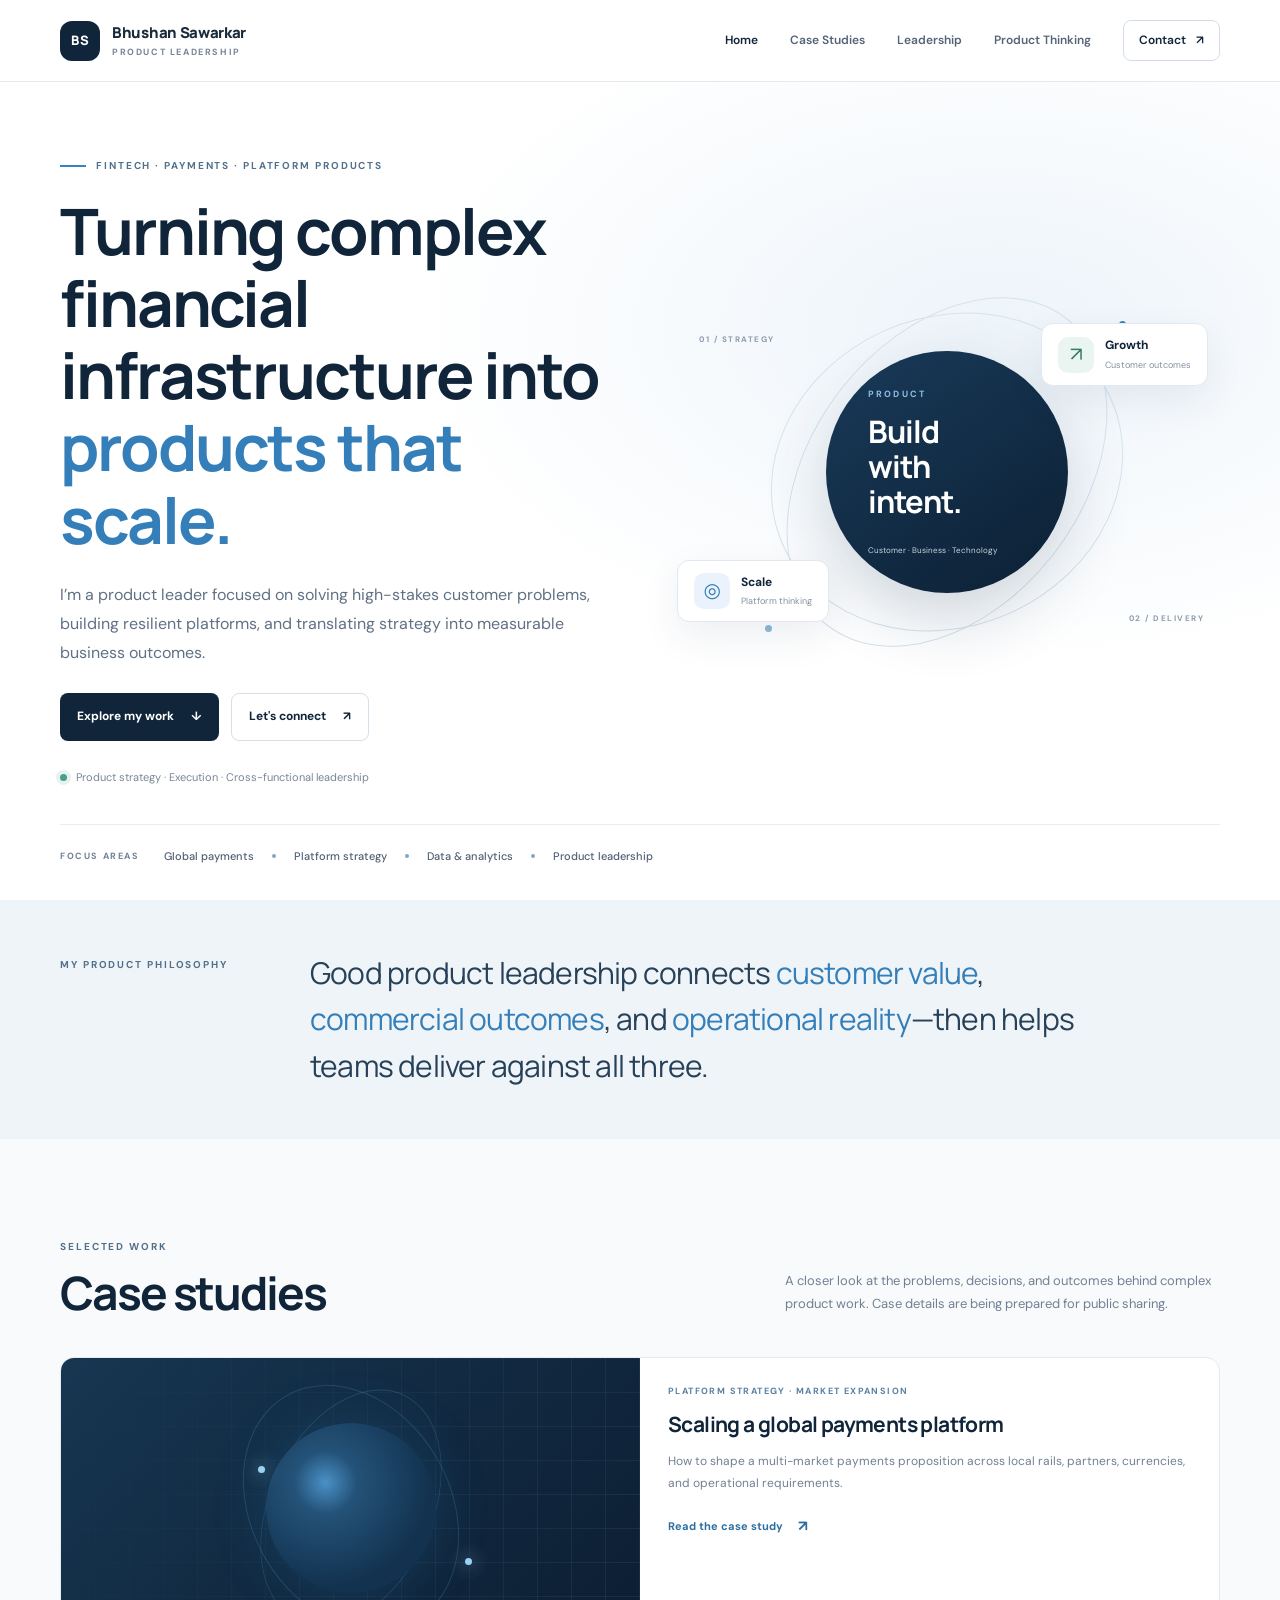
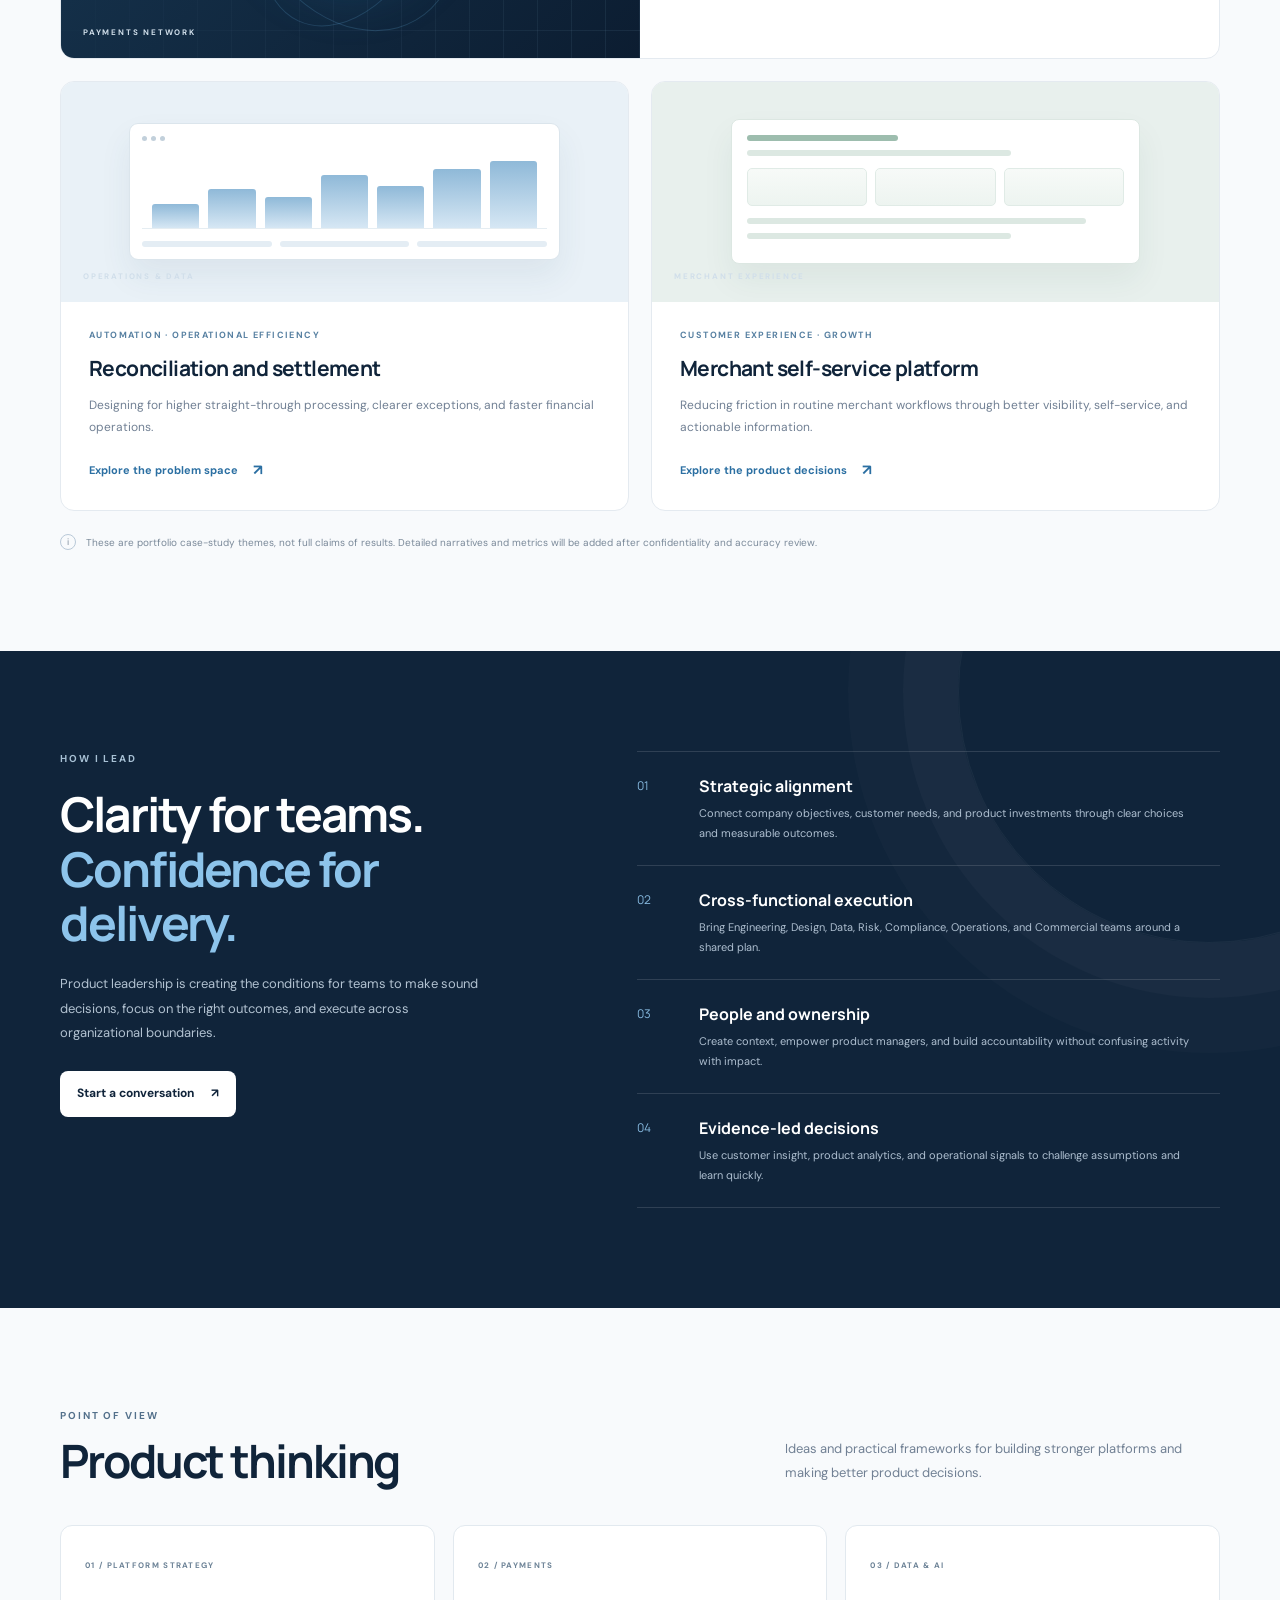
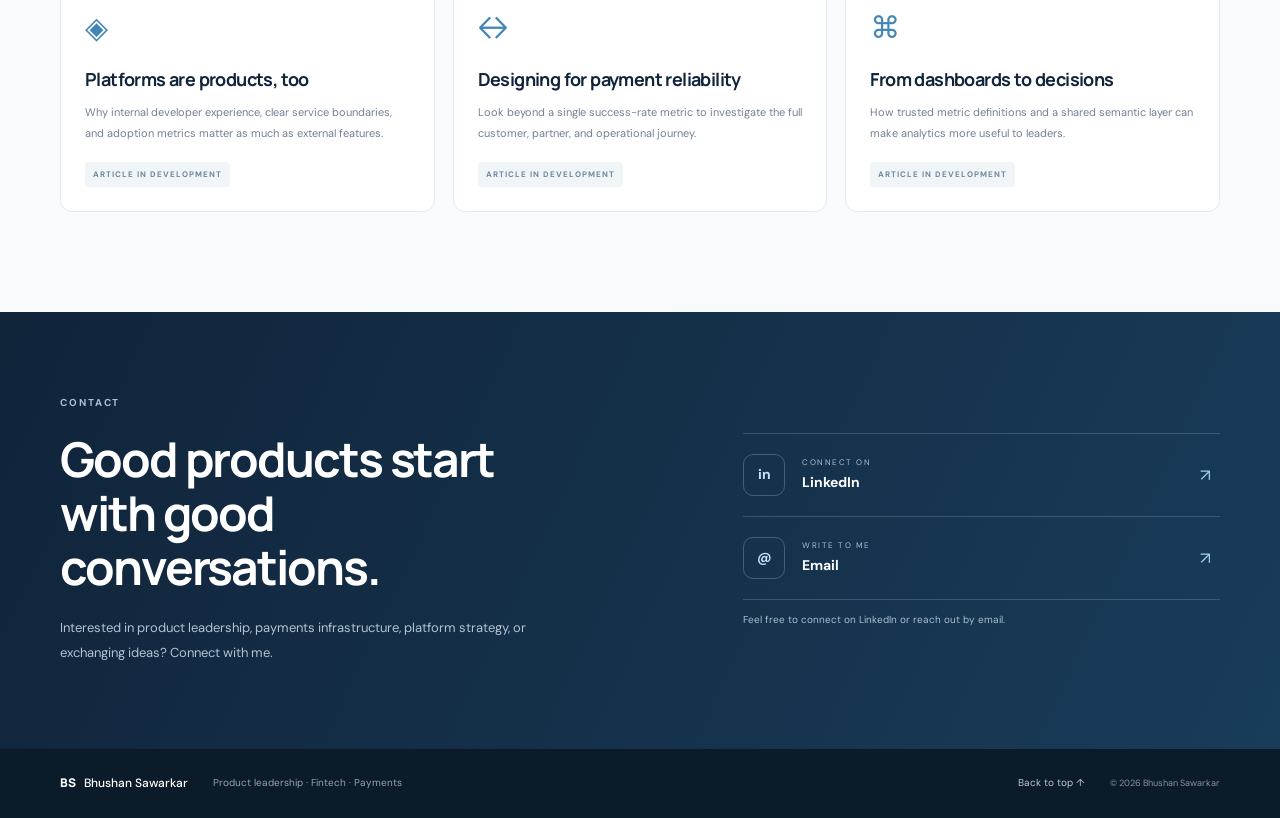
==== commit 6d444917: "Link case study snippet directly to its detail page" ====
--- a/index.html
+++ b/index.html
@@ -64,7 +64,7 @@
       <div class="container">
         <div class="section-heading"><div><p class="eyebrow">SELECTED WORK</p><h2>Case studies</h2></div><p class="section-description">A closer look at the problems, decisions, and outcomes behind complex product work. Case details are being prepared for public sharing.</p></div>
         <div class="case-grid">
-          <article class="case-card case-featured"><div class="case-art art-global"><div class="art-grid"></div><div class="globe-ring ring-a"></div><div class="globe-ring ring-b"></div><div class="globe-dot dot-a"></div><div class="globe-dot dot-b"></div><span class="art-label">PAYMENTS NETWORK</span></div><div class="case-content"><p class="case-type">PLATFORM STRATEGY · MARKET EXPANSION</p><h3>Scaling a global payments platform</h3><p>How to shape a multi-market payments proposition across local rails, partners, currencies, and operational requirements.</p><a class="text-link" href="case-studies/request-access.html" data-case-study="global-payments-platform">Request the full case study <span>↗</span></a></div></article>
+          <article class="case-card case-featured"><div class="case-art art-global"><div class="art-grid"></div><div class="globe-ring ring-a"></div><div class="globe-ring ring-b"></div><div class="globe-dot dot-a"></div><div class="globe-dot dot-b"></div><span class="art-label">PAYMENTS NETWORK</span></div><div class="case-content"><p class="case-type">PLATFORM STRATEGY · MARKET EXPANSION</p><h3>Scaling a global payments platform</h3><p>How to shape a multi-market payments proposition across local rails, partners, currencies, and operational requirements.</p><a class="text-link" href="case-studies/global-payments-platform.html" data-case-study="global-payments-platform">Read the case study <span>↗</span></a></div></article>
           <article class="case-card"><div class="case-art art-recon"><div class="mini-window"><div class="mini-bar"><i></i><i></i><i></i></div><div class="mini-chart"><span></span><span></span><span></span><span></span><span></span><span></span><span></span></div><div class="mini-row"><b></b><b></b><b></b></div></div><span class="art-label">OPERATIONS &amp; DATA</span></div><div class="case-content"><p class="case-type">AUTOMATION · OPERATIONAL EFFICIENCY</p><h3>Reconciliation and settlement</h3><p>Designing for higher straight-through processing, clearer exceptions, and faster financial operations.</p><a class="text-link" href="#contact">Explore the problem space <span>↗</span></a></div></article>
           <article class="case-card"><div class="case-art art-merchant"><div class="merchant-panel"><span class="panel-line w-40"></span><span class="panel-line w-70"></span><div class="metric-row"><div></div><div></div><div></div></div><span class="panel-line w-90"></span><span class="panel-line w-70"></span></div><span class="art-label">MERCHANT EXPERIENCE</span></div><div class="case-content"><p class="case-type">CUSTOMER EXPERIENCE · GROWTH</p><h3>Merchant self-service platform</h3><p>Reducing friction in routine merchant workflows through better visibility, self-service, and actionable information.</p><a class="text-link" href="#contact">Explore the product decisions <span>↗</span></a></div></article>
         </div>
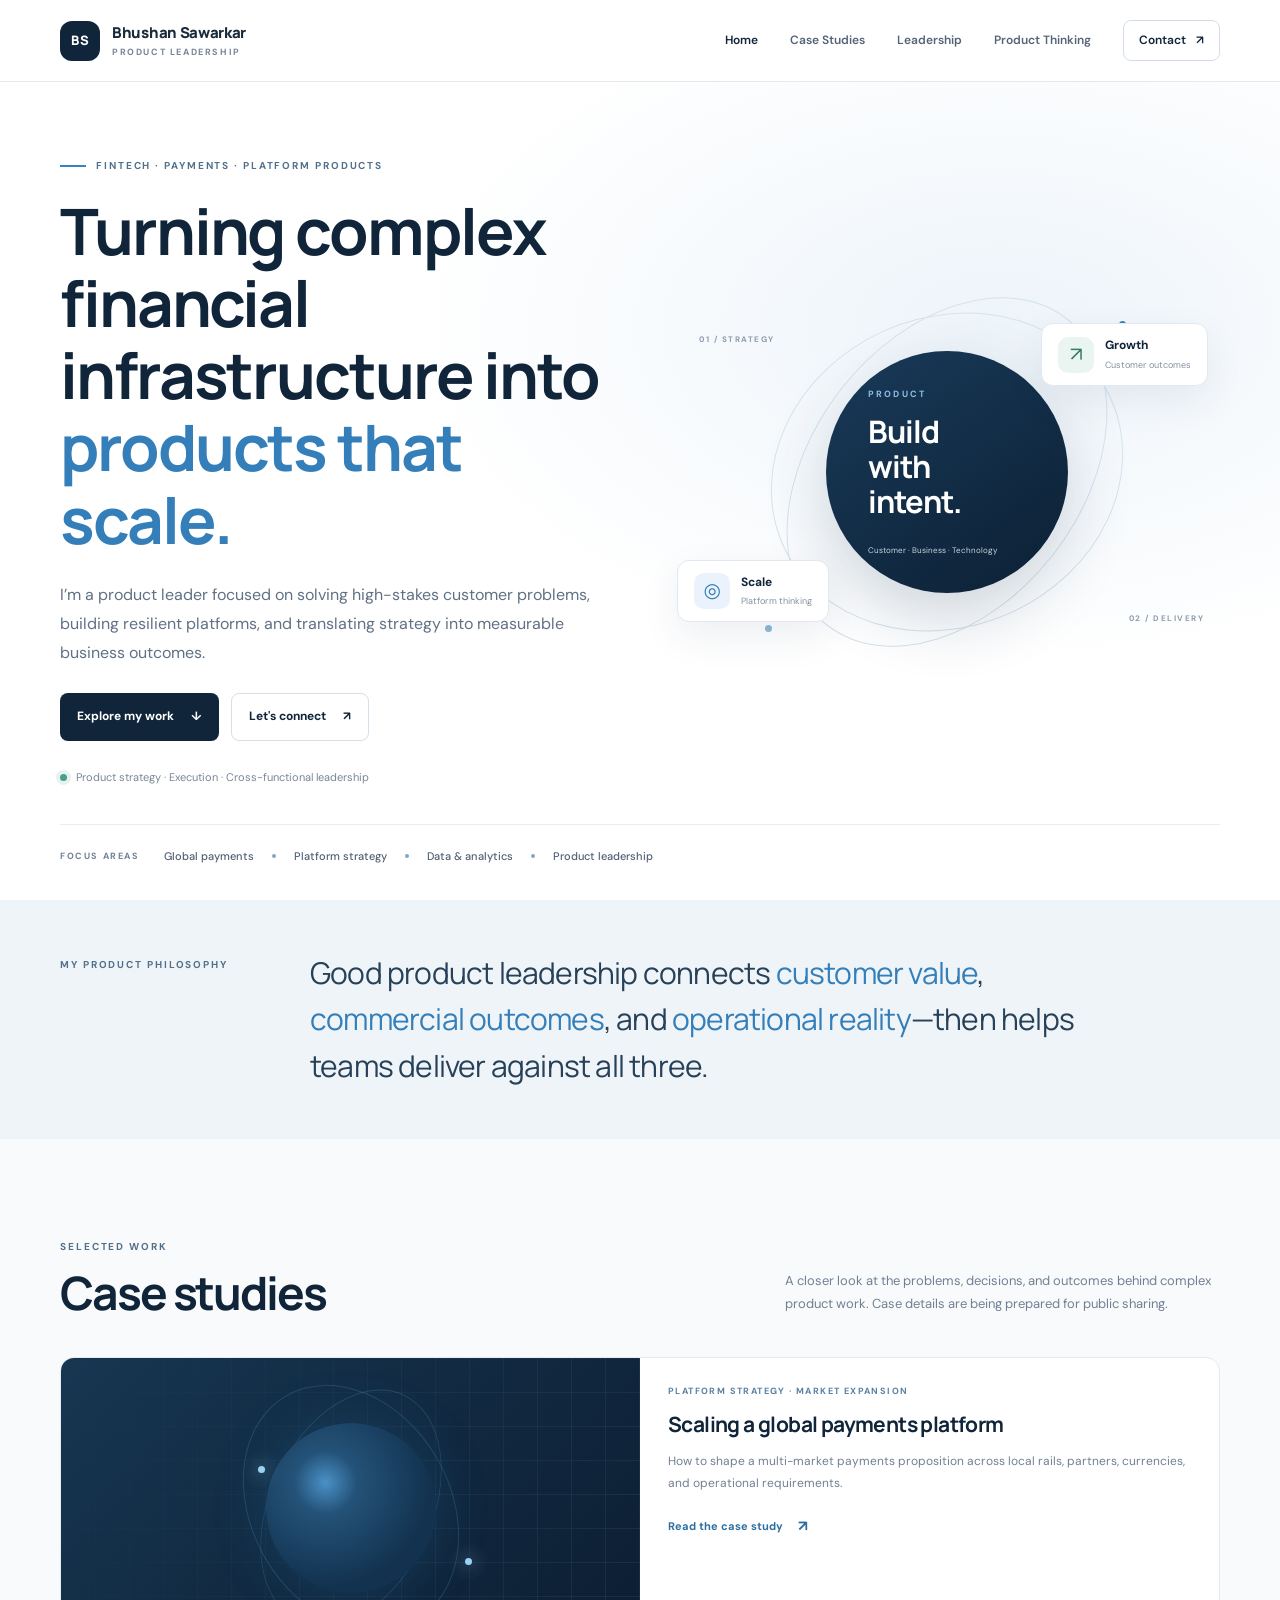
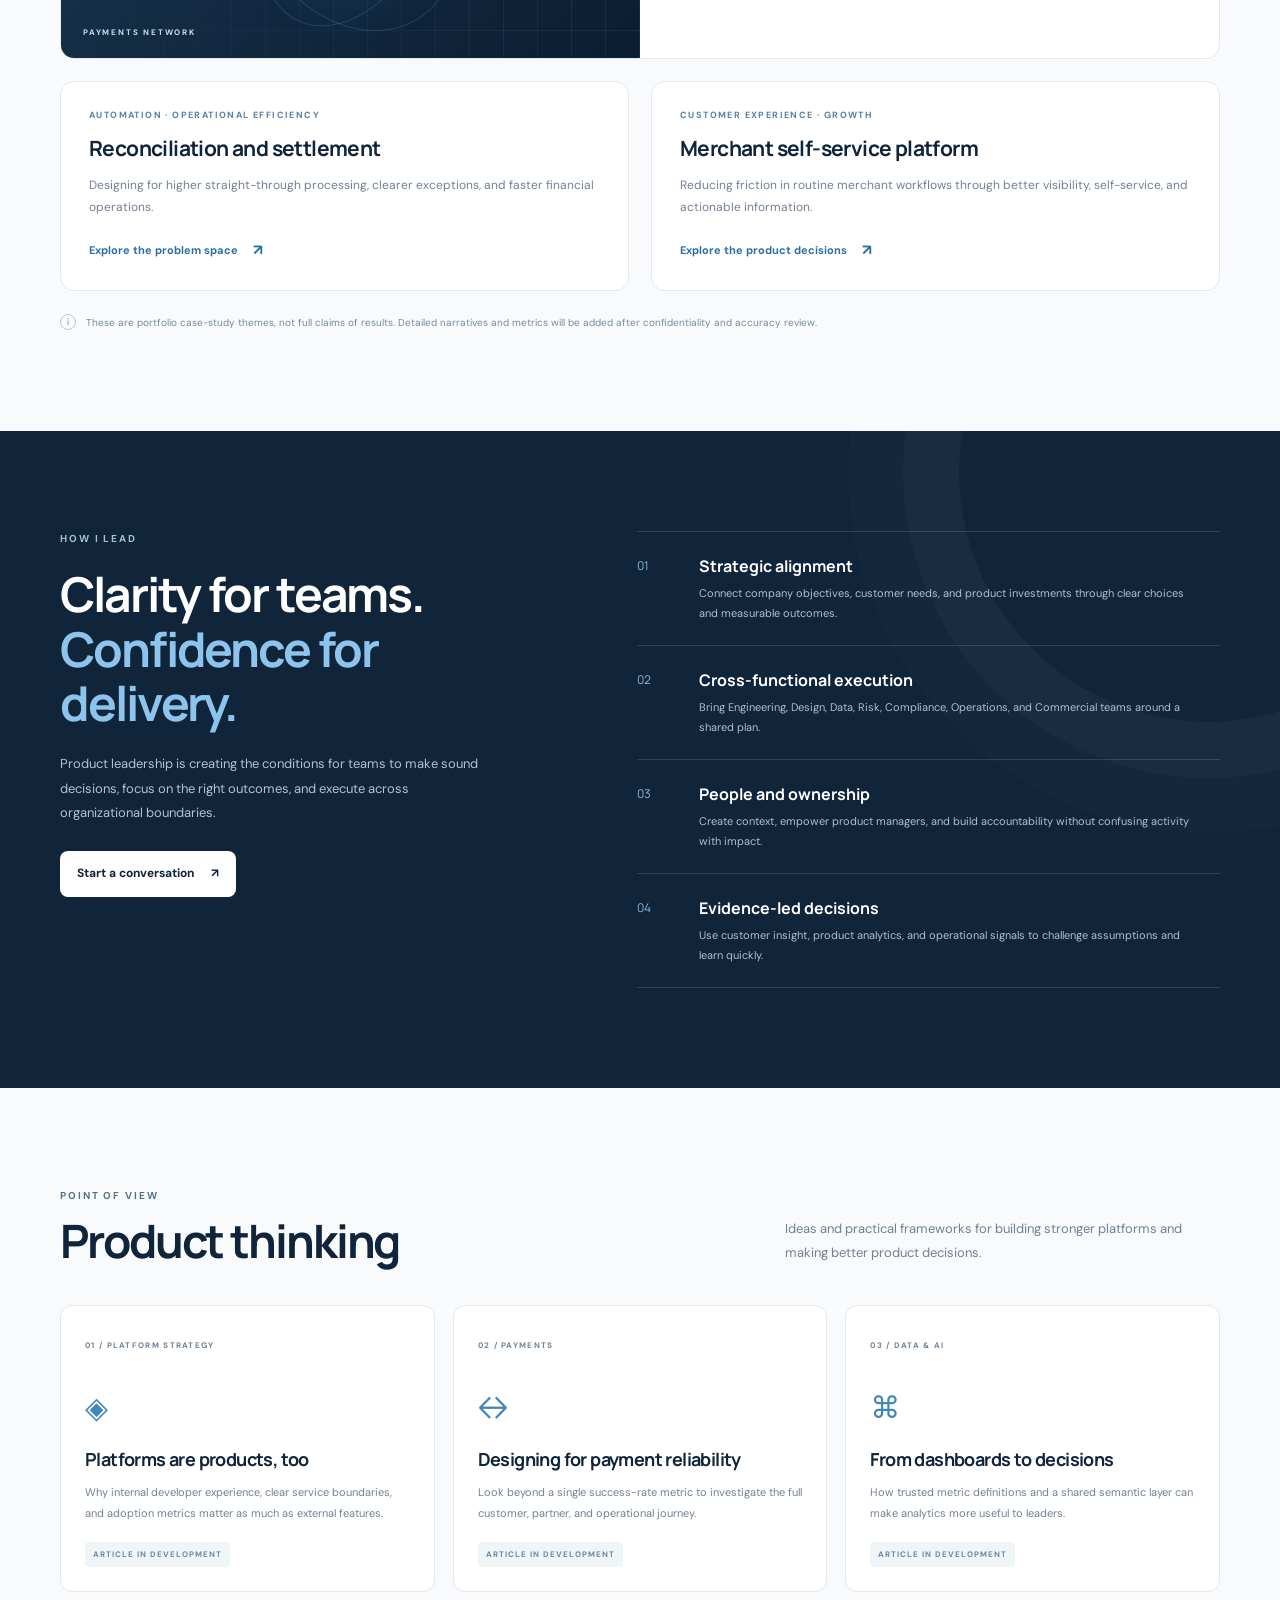
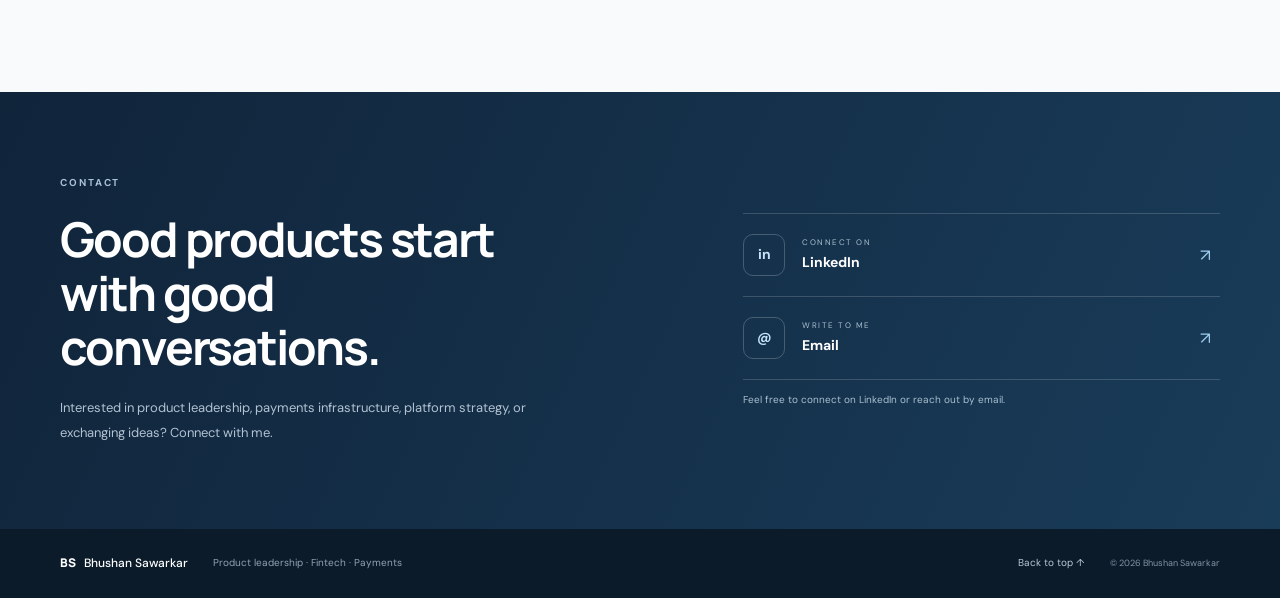
==== commit 4ae204d4: "Remove reconciliation and merchant artwork from homepage case cards" ====
--- a/index.html
+++ b/index.html
@@ -65,8 +65,8 @@
         <div class="section-heading"><div><p class="eyebrow">SELECTED WORK</p><h2>Case studies</h2></div><p class="section-description">A closer look at the problems, decisions, and outcomes behind complex product work. Case details are being prepared for public sharing.</p></div>
         <div class="case-grid">
           <article class="case-card case-featured"><div class="case-art art-global"><div class="art-grid"></div><div class="globe-ring ring-a"></div><div class="globe-ring ring-b"></div><div class="globe-dot dot-a"></div><div class="globe-dot dot-b"></div><span class="art-label">PAYMENTS NETWORK</span></div><div class="case-content"><p class="case-type">PLATFORM STRATEGY · MARKET EXPANSION</p><h3>Scaling a global payments platform</h3><p>How to shape a multi-market payments proposition across local rails, partners, currencies, and operational requirements.</p><a class="text-link" href="case-studies/global-payments-platform.html" data-case-study="global-payments-platform">Read the case study <span>↗</span></a></div></article>
-          <article class="case-card"><div class="case-art art-recon"><div class="mini-window"><div class="mini-bar"><i></i><i></i><i></i></div><div class="mini-chart"><span></span><span></span><span></span><span></span><span></span><span></span><span></span></div><div class="mini-row"><b></b><b></b><b></b></div></div><span class="art-label">OPERATIONS &amp; DATA</span></div><div class="case-content"><p class="case-type">AUTOMATION · OPERATIONAL EFFICIENCY</p><h3>Reconciliation and settlement</h3><p>Designing for higher straight-through processing, clearer exceptions, and faster financial operations.</p><a class="text-link" href="#contact">Explore the problem space <span>↗</span></a></div></article>
-          <article class="case-card"><div class="case-art art-merchant"><div class="merchant-panel"><span class="panel-line w-40"></span><span class="panel-line w-70"></span><div class="metric-row"><div></div><div></div><div></div></div><span class="panel-line w-90"></span><span class="panel-line w-70"></span></div><span class="art-label">MERCHANT EXPERIENCE</span></div><div class="case-content"><p class="case-type">CUSTOMER EXPERIENCE · GROWTH</p><h3>Merchant self-service platform</h3><p>Reducing friction in routine merchant workflows through better visibility, self-service, and actionable information.</p><a class="text-link" href="#contact">Explore the product decisions <span>↗</span></a></div></article>
+          <article class="case-card"><div class="case-content"><p class="case-type">AUTOMATION · OPERATIONAL EFFICIENCY</p><h3>Reconciliation and settlement</h3><p>Designing for higher straight-through processing, clearer exceptions, and faster financial operations.</p><a class="text-link" href="#contact">Explore the problem space <span>↗</span></a></div></article>
+          <article class="case-card"><div class="case-content"><p class="case-type">CUSTOMER EXPERIENCE · GROWTH</p><h3>Merchant self-service platform</h3><p>Reducing friction in routine merchant workflows through better visibility, self-service, and actionable information.</p><a class="text-link" href="#contact">Explore the product decisions <span>↗</span></a></div></article>
         </div>
         <p class="section-footnote"><span class="footnote-mark">i</span> These are portfolio case-study themes, not full claims of results. Detailed narratives and metrics will be added after confidentiality and accuracy review.</p>
       </div>
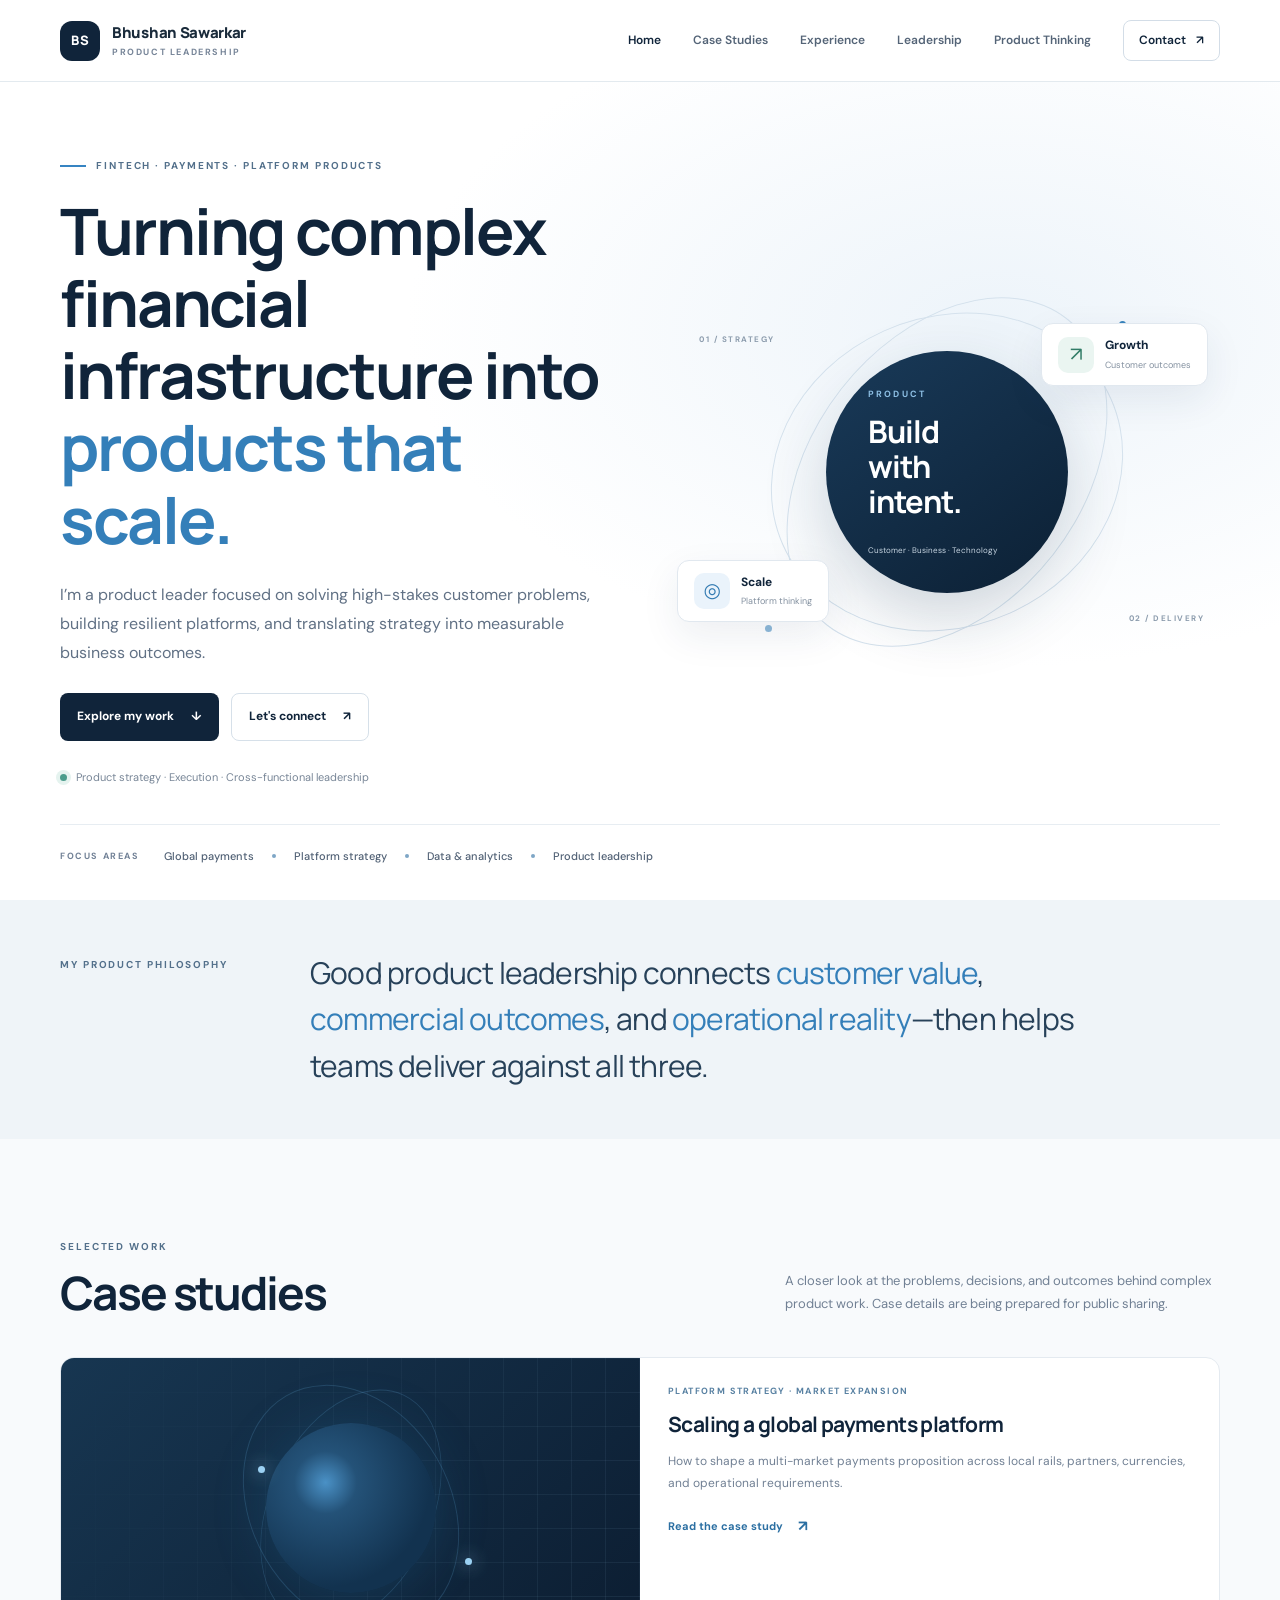
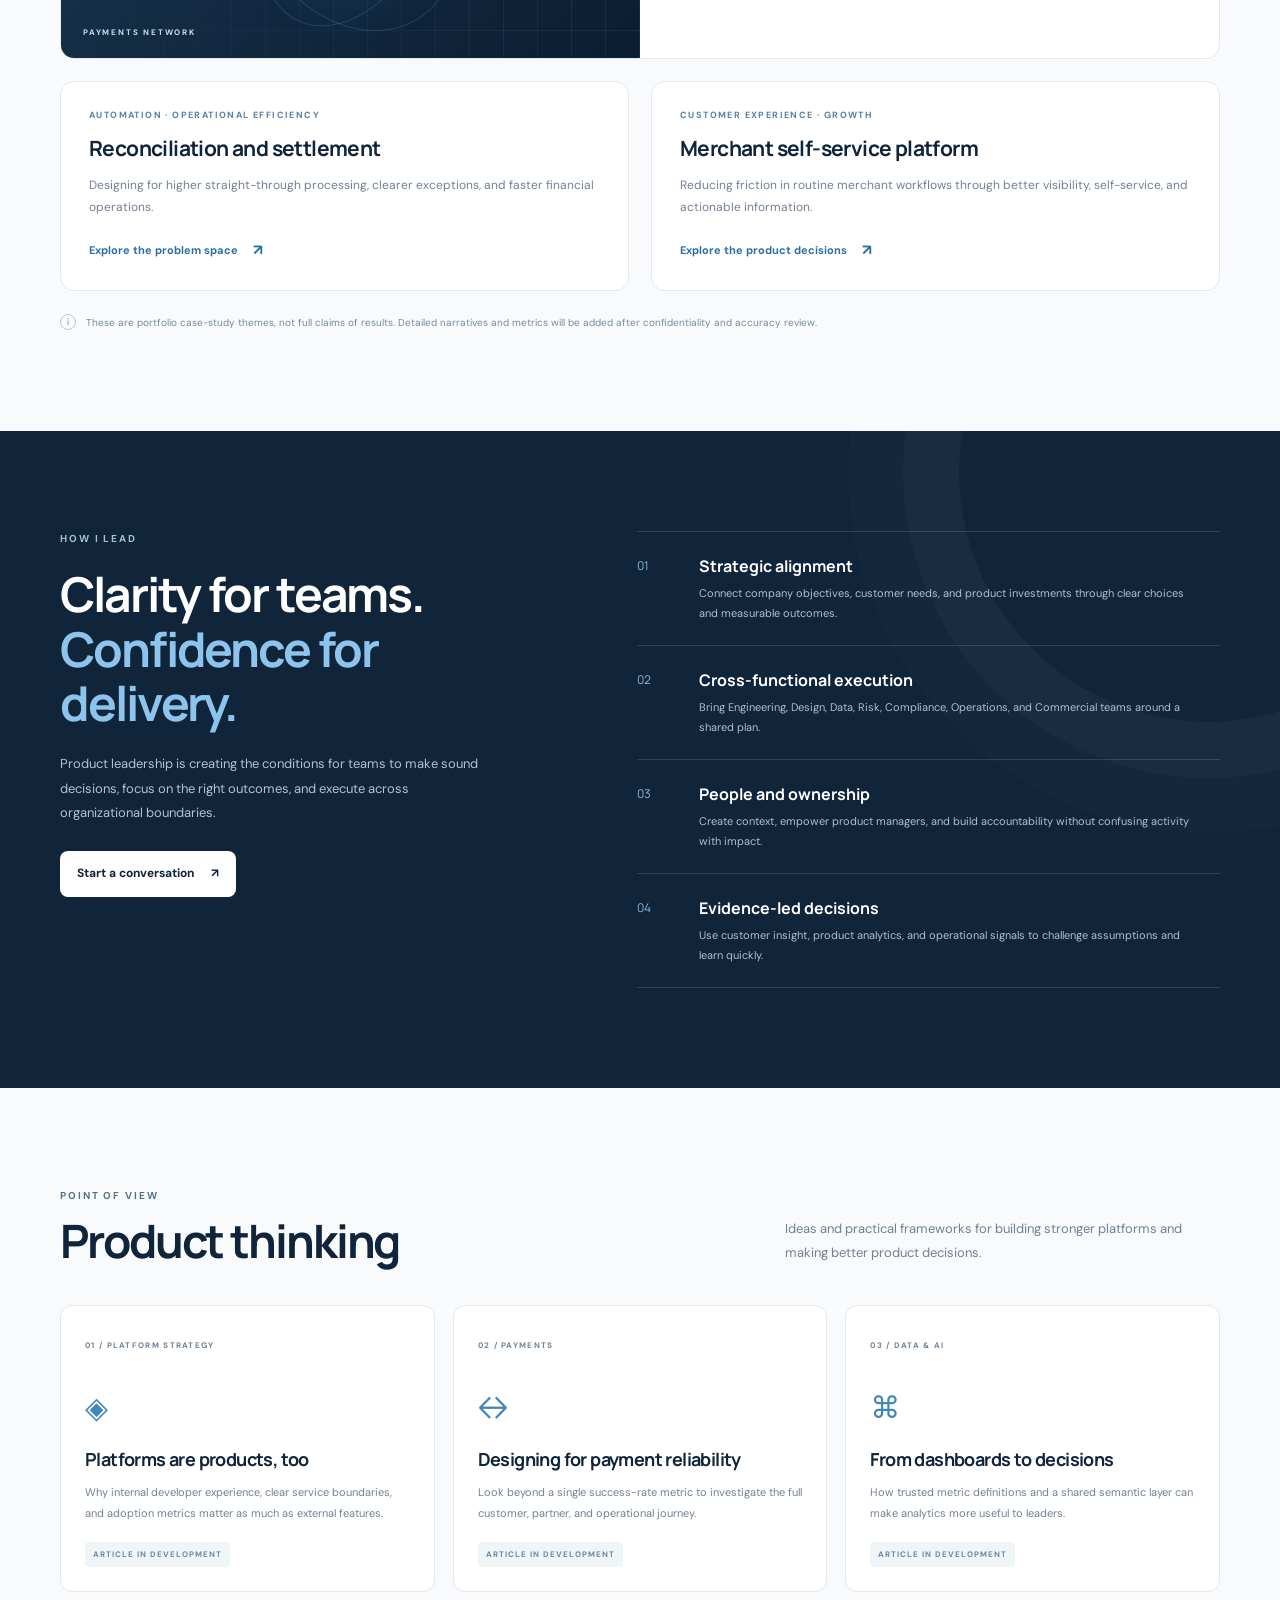
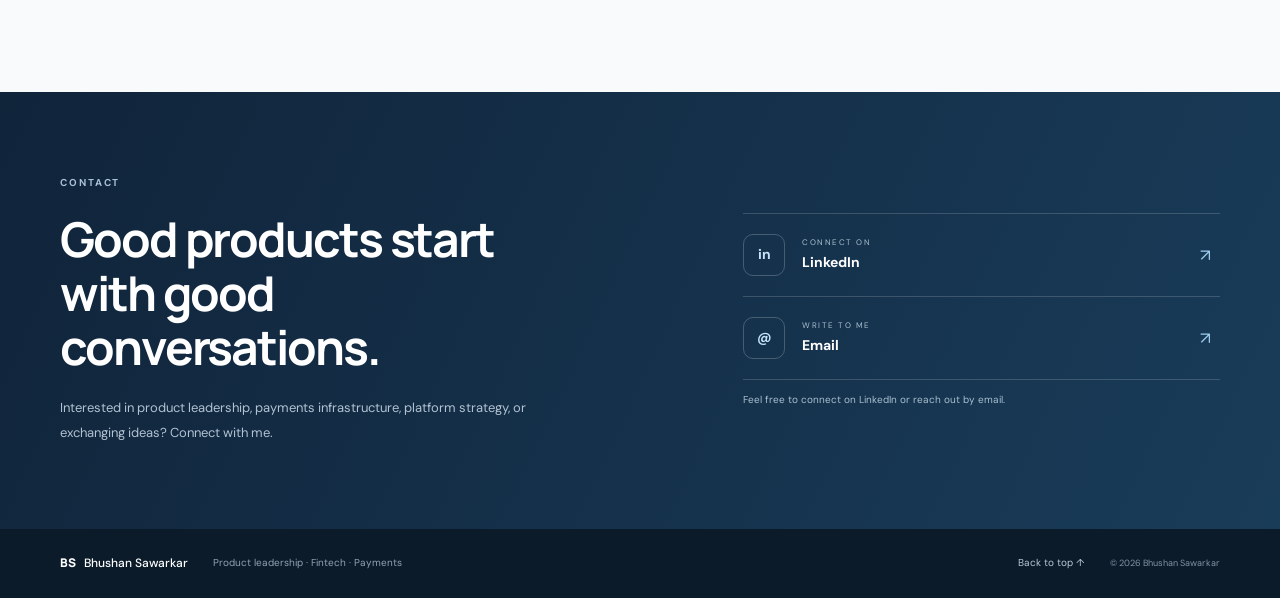
==== commit 1607851c: "Add Experience to site navigation" ====
--- a/index.html
+++ b/index.html
@@ -28,6 +28,7 @@
       <nav id="primary-nav" class="primary-nav" aria-label="Main navigation">
         <a class="nav-link active" href="#home">Home</a>
         <a class="nav-link" href="#case-studies">Case Studies</a>
+        <a class="nav-link" href="experience.html">Experience</a>
         <a class="nav-link" href="#leadership">Leadership</a>
         <a class="nav-link" href="#product-thinking">Product Thinking</a>
         <a class="nav-link nav-contact" href="#contact">Contact <span aria-hidden="true">↗</span></a>
